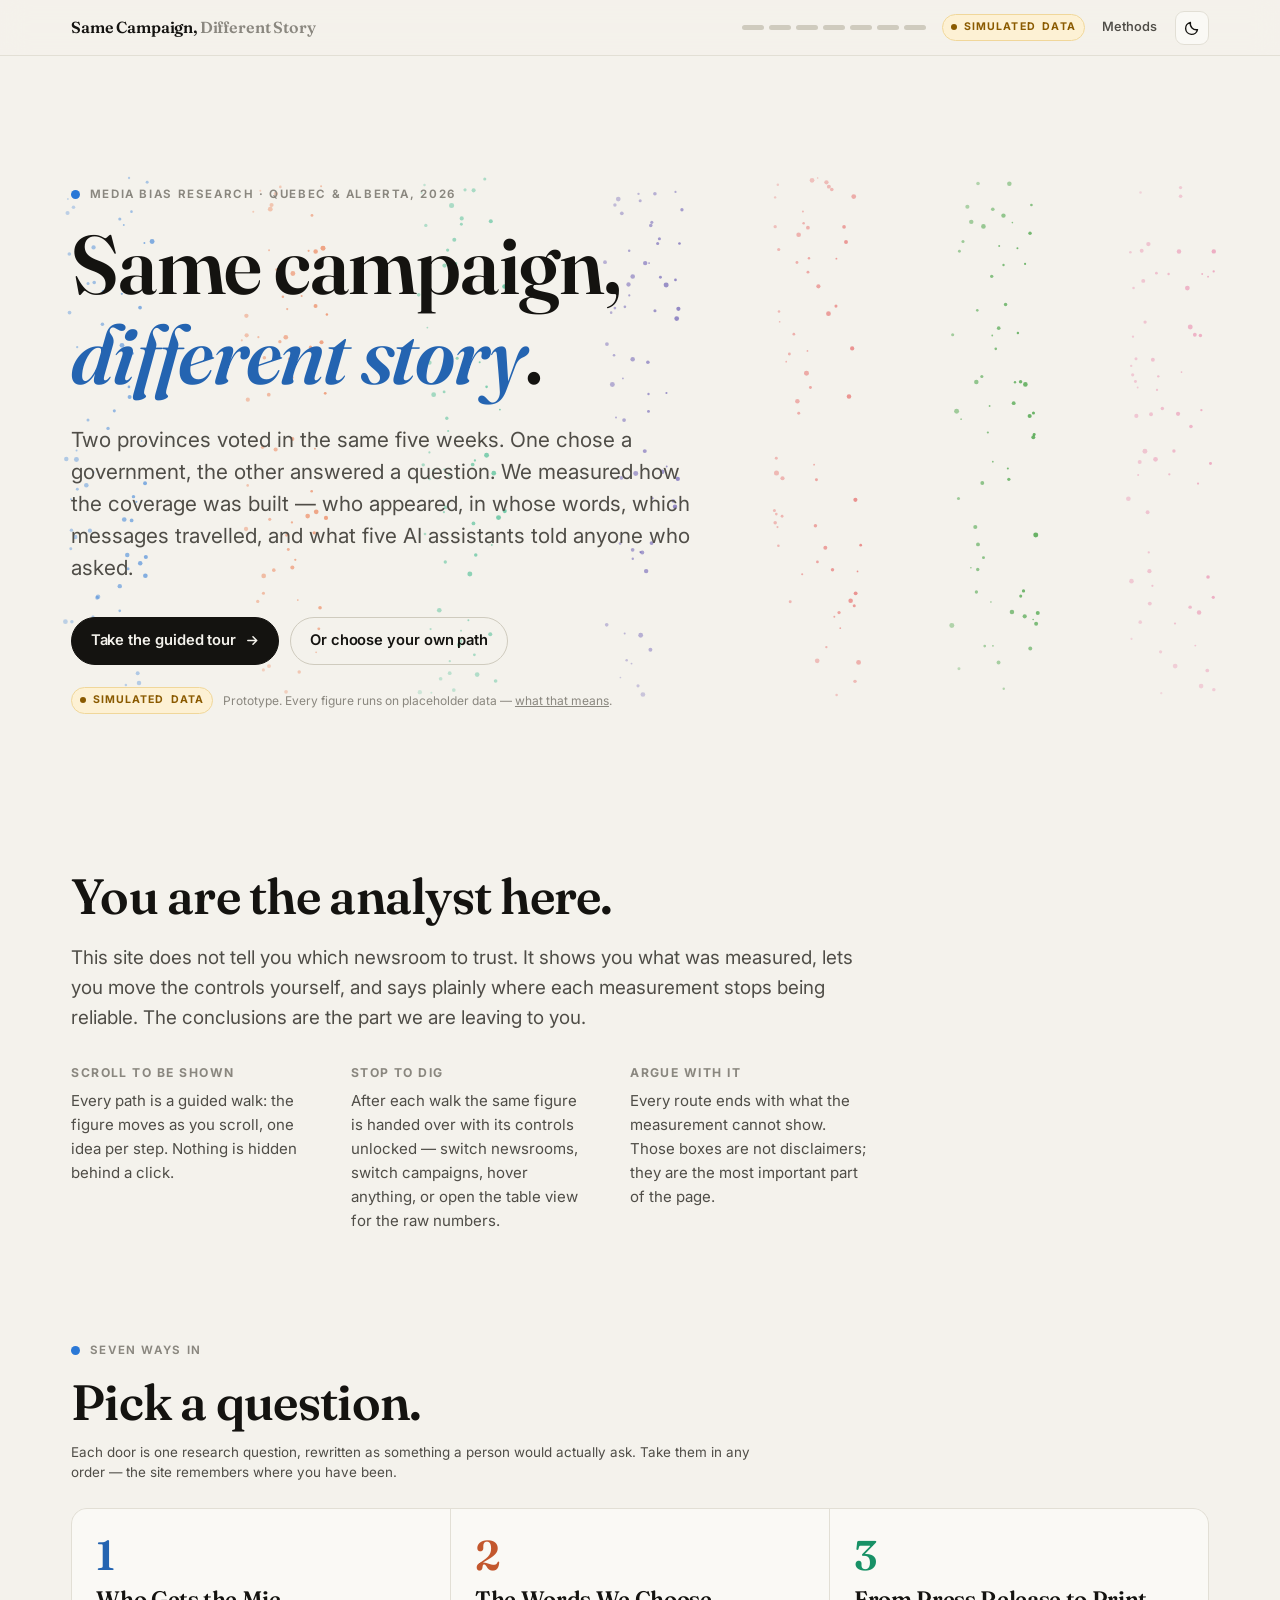
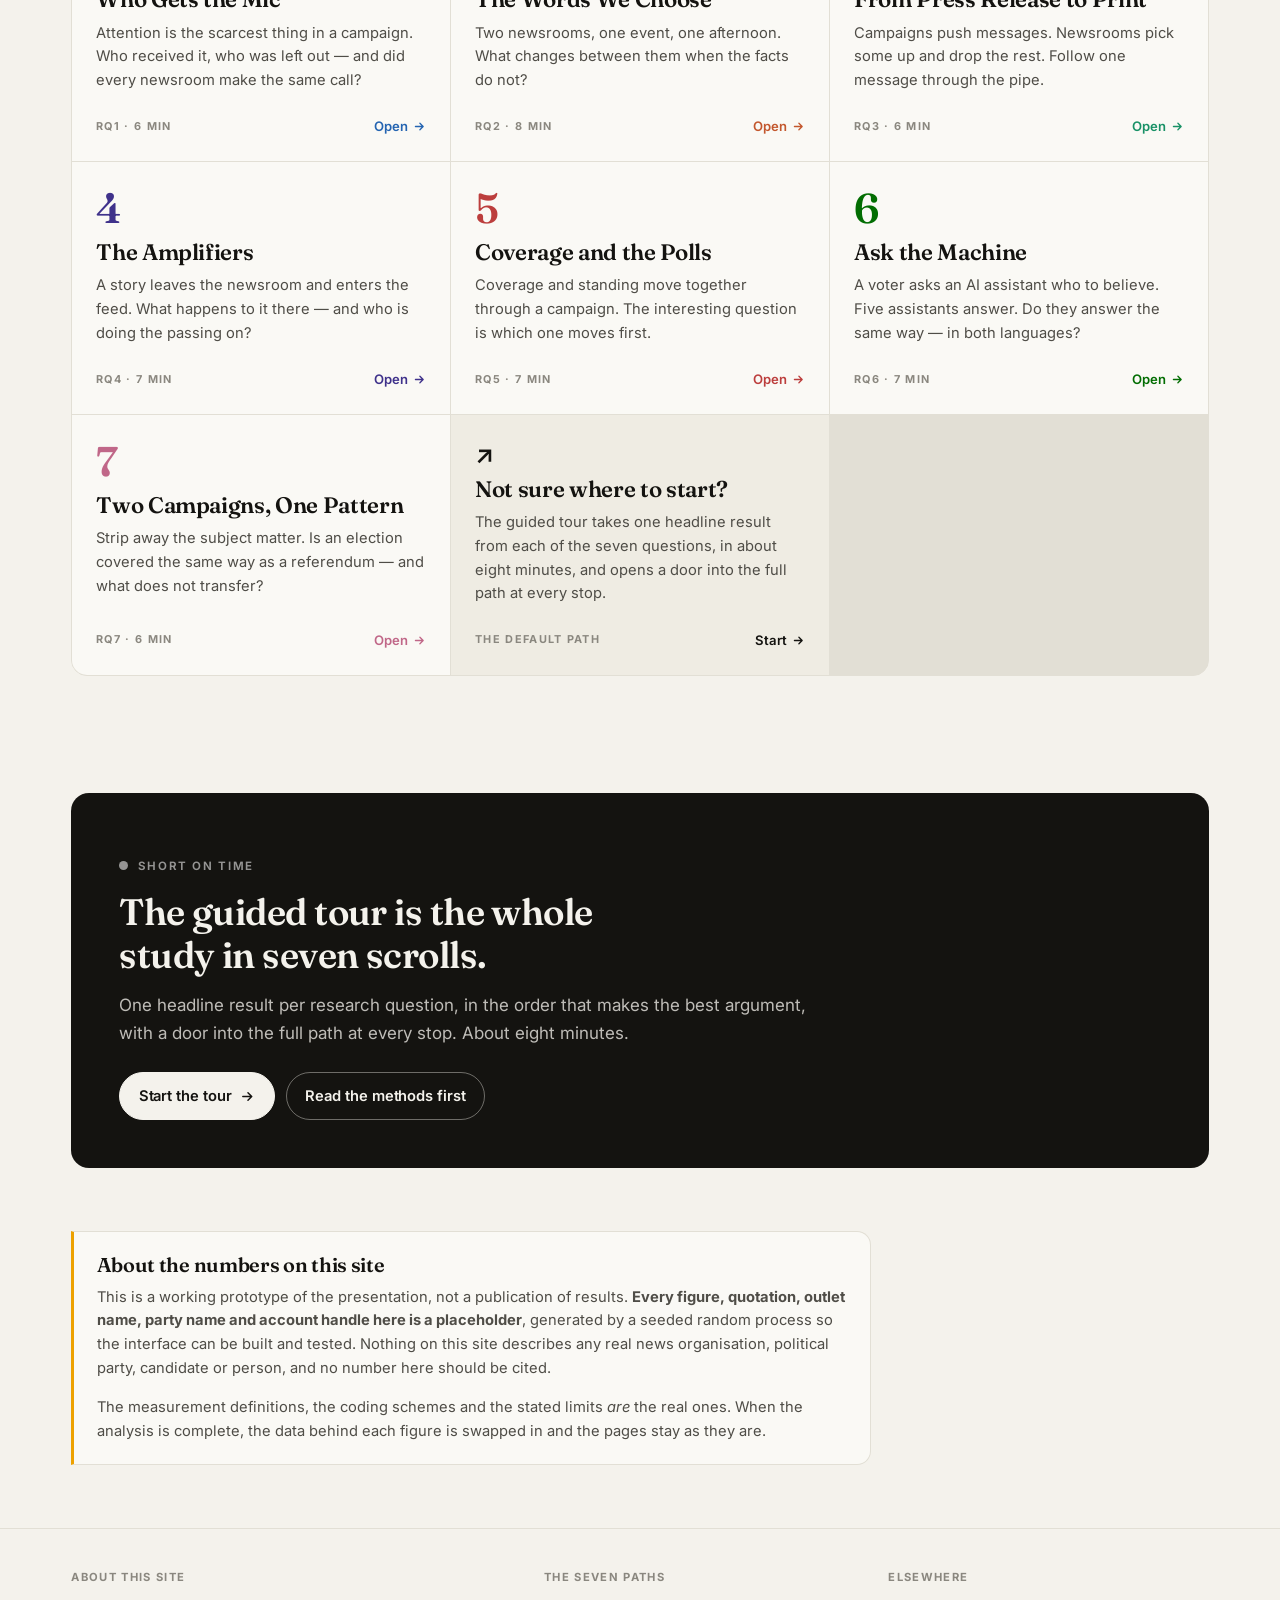
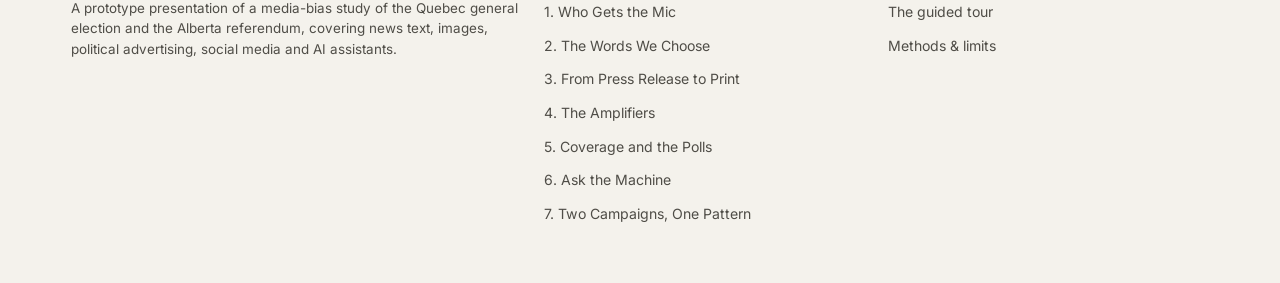
==== index.html @ a75b88ff "first commit" ====
<!doctype html>
<html lang="en">
<head>
<meta charset="utf-8">
<meta name="viewport" content="width=device-width, initial-scale=1, viewport-fit=cover">
<title>Same Campaign, Different Story</title>
<meta name="description" content="An interactive tour of how Quebec's election and Alberta's referendum were covered — across newsrooms, feeds, advertising and AI assistants. Prototype running on simulated placeholder data.">
<link rel="preconnect" href="https://fonts.googleapis.com">
<link rel="preconnect" href="https://fonts.gstatic.com" crossorigin>
<link rel="stylesheet" href="https://fonts.googleapis.com/css2?family=Fraunces:opsz,wght@9..144,500;9..144,600;9..144,700&family=Inter:wght@400;500;600;700&display=swap">
<link rel="stylesheet" href="css/base.css">
<link rel="stylesheet" href="css/viz.css">
<style>
  .hero-wrap { position: relative; min-height: min(86vh, 760px); display: flex; align-items: center; }
  .hero-inner { position: relative; z-index: 1; width: 100%; }
  .hero-note { display: flex; align-items: center; gap: .6rem; margin-top: 1.4rem; }
  .intro { padding-block: clamp(2rem, 6vh, 4rem); }
  .intro-grid { display: grid; gap: 1.6rem; margin-top: 2rem; }
  @media (min-width: 820px) { .intro-grid { grid-template-columns: repeat(3, 1fr); gap: 2.4rem; } }
  .intro-grid h4 { font-family: var(--sans); font-size: .76rem; font-weight: 700; letter-spacing: .12em;
                   text-transform: uppercase; color: var(--muted); margin-bottom: .5rem; }
  .intro-grid p { font-size: .94rem; color: var(--ink-2); }
  .doors-wrap { padding-block: clamp(2rem, 6vh, 3.5rem); }
  .doors-head { display: flex; align-items: flex-end; justify-content: space-between; gap: 1.5rem; flex-wrap: wrap; margin-bottom: 1.6rem; }
  .tour-cta { margin-top: clamp(2.5rem, 7vh, 4.5rem); }
  .tour-cta .btn-row { display: flex; gap: .7rem; flex-wrap: wrap; margin-top: 1.6rem; }
  .disclosure { padding-block: clamp(2.5rem, 7vh, 4rem); }
  .disclosure-box { border: 1px solid var(--rule); border-left: 3px solid #eda100; border-radius: 0 14px 14px 0;
                    background: var(--surface); padding: 1.3rem 1.4rem; }
  .disclosure-box h3 { font-size: 1.25rem; margin-bottom: .6rem; }
  .disclosure-box p { font-size: .92rem; color: var(--ink-2); }
</style>
</head>
<body>

<header class="rail"></header>

<main>

<section class="hero hero-wrap wrap">
  <canvas class="hero-canvas" aria-hidden="true"></canvas>
  <div class="hero-inner">
    <p class="kicker"><span class="dot"></span>Media bias research · Quebec &amp; Alberta, 2026</p>
    <h1 class="hero-title">Same campaign,<br><em>different story</em>.</h1>
    <p class="dek">Two provinces voted in the same five weeks. One chose a government, the other answered a question.
      We measured how the coverage was built — who appeared, in whose words, which messages travelled, and what
      five AI assistants told anyone who asked.</p>
    <div class="hero-cta">
      <a class="btn" href="tour.html">Take the guided tour
        <svg viewBox="0 0 16 16" fill="none"><path d="M3 8h9M8.5 4l4 4-4 4" stroke="currentColor" stroke-width="1.6" stroke-linecap="round" stroke-linejoin="round"/></svg></a>
      <a class="btn btn-ghost" href="#paths">Or choose your own path</a>
    </div>
    <div class="hero-note">
      <span class="sim-badge">Simulated<span class="long"> data</span></span>
      <span class="tiny">Prototype. Every figure runs on placeholder data — <a href="methods.html">what that means</a>.</span>
    </div>
  </div>
</section>

<section class="intro wrap">
  <div class="col-wide">
    <h2>You are the analyst here.</h2>
    <p class="lede" style="margin-top:1.2rem;color:var(--ink-2)">This site does not tell you which newsroom to trust.
      It shows you what was measured, lets you move the controls yourself, and says plainly where each measurement
      stops being reliable. The conclusions are the part we are leaving to you.</p>
  </div>
  <div class="intro-grid col-wide">
    <div>
      <h4>Scroll to be shown</h4>
      <p>Every path is a guided walk: the figure moves as you scroll, one idea per step. Nothing is hidden behind
        a click.</p>
    </div>
    <div>
      <h4>Stop to dig</h4>
      <p>After each walk the same figure is handed over with its controls unlocked — switch newsrooms, switch
        campaigns, hover anything, or open the table view for the raw numbers.</p>
    </div>
    <div>
      <h4>Argue with it</h4>
      <p>Every route ends with what the measurement cannot show. Those boxes are not disclaimers; they are the
        most important part of the page.</p>
    </div>
  </div>
</section>

<section class="doors-wrap wrap" id="paths">
  <div class="doors-head">
    <div class="col-wide">
      <p class="kicker"><span class="dot"></span>Seven ways in</p>
      <h2>Pick a question.</h2>
      <p class="small" style="margin-top:.8rem;max-width:44rem">Each door is one research question, rewritten as
        something a person would actually ask. Take them in any order — the site remembers where you have been.</p>
    </div>
  </div>
  <div class="doors" id="doors"></div>
</section>

<section class="wrap tour-cta">
  <div class="handoff">
    <p class="kicker" style="color:rgba(255,255,255,.55)"><span class="dot" style="background:currentColor"></span>Short on time</p>
    <h3>The guided tour is the whole study in seven scrolls.</h3>
    <p>One headline result per research question, in the order that makes the best argument, with a door into the
      full path at every stop. About eight minutes.</p>
    <div class="btn-row">
      <a class="btn" href="tour.html">Start the tour
        <svg viewBox="0 0 16 16" fill="none"><path d="M3 8h9M8.5 4l4 4-4 4" stroke="currentColor" stroke-width="1.6" stroke-linecap="round" stroke-linejoin="round"/></svg></a>
      <a class="btn btn-ghost" href="methods.html">Read the methods first</a>
    </div>
  </div>
</section>

<section class="disclosure wrap">
  <div class="disclosure-box col-wide">
    <h3>About the numbers on this site</h3>
    <p>This is a working prototype of the presentation, not a publication of results. <b>Every figure, quotation,
      outlet name, party name and account handle here is a placeholder</b>, generated by a seeded random process so
      the interface can be built and tested. Nothing on this site describes any real news organisation, political
      party, candidate or person, and no number here should be cited.</p>
    <p style="margin-top:.7rem">The measurement definitions, the coding schemes and the stated limits <i>are</i> the
      real ones. When the analysis is complete, the data behind each figure is swapped in and the pages stay as
      they are.</p>
  </div>
</section>

</main>

<footer class="foot">
  <div class="wrap foot-grid">
    <div>
      <h5>About this site</h5>
      <p class="small">A prototype presentation of a media-bias study of the Quebec general election and the
        Alberta referendum, covering news text, images, political advertising, social media and AI assistants.</p>
    </div>
    <div>
      <h5>The seven paths</h5>
      <ul id="footPaths"></ul>
    </div>
    <div>
      <h5>Elsewhere</h5>
      <ul>
        <li><a href="tour.html">The guided tour</a></li>
        <li><a href="methods.html">Methods &amp; limits</a></li>
      </ul>
    </div>
  </div>
</footer>

<script src="js/content/_manifest.js"></script>
<script src="js/app.js"></script>
<script>
SITE.boot({});
SITE.buildDoors(document.getElementById('doors'));
SITE.heroField(document.querySelector('.hero-canvas'));
document.getElementById('footPaths').innerHTML = SITE.manifest.paths.map(function (p) {
  return '<li><a href="path.html?rq=' + p.n + '">' + p.n + '. ' + p.name + '</a></li>';
}).join('');
</script>
</body>
</html>
---- css/base.css ----
/* ==================================================================
   Same Campaign, Different Story — base layer
   Tokens, typography, layout, chrome, navigation.
   ================================================================== */

/* ---- tokens ------------------------------------------------------ */
:root {
  color-scheme: light;

  /* surfaces & ink */
  --page:        #f4f2ec;
  --surface:     #faf9f5;
  --surface-2:   #efece3;
  --ink:         #141310;
  --ink-2:       #4f4d47;
  --muted:       #8a877f;
  --rule:        #e2dfd5;
  --rule-strong: #cfcbbe;
  --shadow:      0 1px 2px rgba(20,19,16,.05), 0 12px 32px -18px rgba(20,19,16,.35);
  --shadow-lift: 0 2px 4px rgba(20,19,16,.06), 0 28px 60px -28px rgba(20,19,16,.45);

  /* categorical series — fixed slot order, never cycled */
  --series-1: #2a78d6;  /* blue    */
  --series-2: #eb6834;  /* orange  */
  --series-3: #1baf7a;  /* aqua    */
  --series-4: #eda100;  /* yellow  */
  --series-5: #e87ba4;  /* magenta */
  --series-6: #008300;  /* green   */
  --series-7: #4a3aa7;  /* violet  */
  --series-8: #e34948;  /* red     */

  /* sequential ramp (single hue, light → dark) */
  --seq-100: #cde2fb; --seq-200: #9ec5f4; --seq-300: #6da7ec; --seq-400: #3987e5;
  --seq-500: #256abf; --seq-600: #184f95; --seq-700: #0d366b;

  /* diverging poles + neutral midpoint */
  --div-neg: #2a78d6;
  --div-mid: #e9e6dc;
  --div-pos: #e34948;

  /* chart chrome */
  --grid:     #e5e2d8;
  --axis:     #c9c5b8;
  --axis-ink: #8a877f;

  /* type */
  --display: "Fraunces", ui-serif, "Iowan Old Style", "Palatino Linotype", Palatino, Georgia, serif;
  --sans: "Inter", system-ui, -apple-system, "Segoe UI", Helvetica, Arial, sans-serif;
  --mono: ui-monospace, SFMono-Regular, "SF Mono", Menlo, monospace;

  /* metrics */
  --measure: 34rem;
  --gutter: clamp(1rem, 4vw, 3.5rem);
  --rail-h: 56px;
}

:root[data-theme="dark"],
:root:not([data-theme="light"]) {
  /* dark values are declared twice below so the toggle wins in both directions */
}

@media (prefers-color-scheme: dark) {
  :root:not([data-theme="light"]) {
    color-scheme: dark;
    --page: #0f0f0e; --surface: #191917; --surface-2: #232320;
    --ink: #f7f6f2; --ink-2: #c3c2b7; --muted: #8a8880;
    --rule: #2c2c29; --rule-strong: #3d3d38;
    --shadow: 0 1px 2px rgba(0,0,0,.5), 0 12px 32px -18px rgba(0,0,0,.8);
    --shadow-lift: 0 2px 4px rgba(0,0,0,.5), 0 28px 60px -28px rgba(0,0,0,.9);
    --series-1: #3987e5; --series-2: #d95926; --series-3: #199e70; --series-4: #c98500;
    --series-5: #d55181; --series-6: #008300; --series-7: #9085e9; --series-8: #e66767;
    --seq-100: #0d366b; --seq-200: #184f95; --seq-300: #256abf; --seq-400: #3987e5;
    --seq-500: #6da7ec; --seq-600: #9ec5f4; --seq-700: #cde2fb;
    --div-neg: #3987e5; --div-mid: #35352f; --div-pos: #e66767;
    --grid: #2a2a27; --axis: #3d3d38; --axis-ink: #8a8880;
  }
}

:root[data-theme="dark"] {
  color-scheme: dark;
  --page: #0f0f0e; --surface: #191917; --surface-2: #232320;
  --ink: #f7f6f2; --ink-2: #c3c2b7; --muted: #8a8880;
  --rule: #2c2c29; --rule-strong: #3d3d38;
  --shadow: 0 1px 2px rgba(0,0,0,.5), 0 12px 32px -18px rgba(0,0,0,.8);
  --shadow-lift: 0 2px 4px rgba(0,0,0,.5), 0 28px 60px -28px rgba(0,0,0,.9);
  --series-1: #3987e5; --series-2: #d95926; --series-3: #199e70; --series-4: #c98500;
  --series-5: #d55181; --series-6: #008300; --series-7: #9085e9; --series-8: #e66767;
  --seq-100: #0d366b; --seq-200: #184f95; --seq-300: #256abf; --seq-400: #3987e5;
  --seq-500: #6da7ec; --seq-600: #9ec5f4; --seq-700: #cde2fb;
  --div-neg: #3987e5; --div-mid: #35352f; --div-pos: #e66767;
  --grid: #2a2a27; --axis: #3d3d38; --axis-ink: #8a8880;
}

/* per-path accent, set by data-accent on <body>.
   --accent paints marks and fills; --accent-ink is the same hue stepped to
   clear text contrast, and is what every coloured word on the page uses. */
body { --accent: var(--series-1); --accent-ink: var(--accent); }
@supports (color: color-mix(in srgb, red, blue)) {
  body { --accent-ink: color-mix(in srgb, var(--accent) 82%, #0b0b0b); }
  @media (prefers-color-scheme: dark) {
    :root:not([data-theme="light"]) body { --accent-ink: color-mix(in srgb, var(--accent) 78%, #ffffff); }
  }
  :root[data-theme="dark"] body { --accent-ink: color-mix(in srgb, var(--accent) 78%, #ffffff); }
}
body[data-accent="1"] { --accent: var(--series-1); }
body[data-accent="2"] { --accent: var(--series-2); }
body[data-accent="3"] { --accent: var(--series-3); }
body[data-accent="4"] { --accent: var(--series-4); }
body[data-accent="5"] { --accent: var(--series-5); }
body[data-accent="6"] { --accent: var(--series-6); }
body[data-accent="7"] { --accent: var(--series-7); }
body[data-accent="8"] { --accent: var(--series-8); }

/* ---- reset ------------------------------------------------------- */
*, *::before, *::after { box-sizing: border-box; }
html { -webkit-text-size-adjust: 100%; scroll-behavior: smooth; }
@media (prefers-reduced-motion: reduce) { html { scroll-behavior: auto; } }

body {
  margin: 0;
  background: var(--page);
  color: var(--ink);
  font-family: var(--sans);
  font-size: 17px;
  line-height: 1.6;
  -webkit-font-smoothing: antialiased;
  overflow-x: hidden;
}
img { max-width: 100%; display: block; }
[hidden] { display: none !important; }
a { color: inherit; }
button { font: inherit; color: inherit; }

::selection { background: color-mix(in srgb, var(--accent) 26%, transparent); }

:focus-visible {
  outline: 2px solid var(--accent);
  outline-offset: 3px;
  border-radius: 4px;
}

/* ---- typography -------------------------------------------------- */
h1, h2, h3, h4 { font-family: var(--display); font-weight: 600; line-height: 1.08; margin: 0; letter-spacing: -0.015em; }
h1 { font-size: clamp(2.6rem, 7vw, 5.2rem); }
h2 { font-size: clamp(1.9rem, 4.2vw, 3.1rem); }
h3 { font-size: clamp(1.35rem, 2.4vw, 1.9rem); line-height: 1.16; }
h4 { font-size: 1.1rem; line-height: 1.3; }
p { margin: 0 0 1.1em; }
p:last-child { margin-bottom: 0; }

.kicker {
  font-family: var(--sans);
  font-size: .72rem; font-weight: 650;
  letter-spacing: .14em; text-transform: uppercase;
  color: var(--muted);
  margin: 0 0 1rem;
  display: flex; align-items: center; gap: .6rem; flex-wrap: wrap;
}
.kicker .dot { width: 9px; height: 9px; border-radius: 50%; background: var(--accent); flex: none; }

.dek { font-size: clamp(1.08rem, 1.7vw, 1.3rem); line-height: 1.55; color: var(--ink-2); }
.lede { font-size: 1.18rem; line-height: 1.6; }
.small { font-size: .84rem; line-height: 1.5; color: var(--ink-2); }
.tiny { font-size: .75rem; line-height: 1.45; color: var(--muted); }
.num { font-variant-numeric: tabular-nums; }

mark.hl {
  background: color-mix(in srgb, var(--accent) 22%, transparent);
  color: inherit; padding: .05em .18em; border-radius: 3px;
}
strong { font-weight: 640; }

/* ---- layout ------------------------------------------------------ */
.wrap { max-width: 1240px; margin-inline: auto; padding-inline: var(--gutter); }
.col { max-width: var(--measure); }
.col-wide { max-width: 50rem; }
.center { margin-inline: auto; }
.stack > * + * { margin-top: 1rem; }
section { position: relative; }

.rule { height: 1px; background: var(--rule); border: 0; margin: 0; }

/* ---- top rail ---------------------------------------------------- */
.rail {
  position: sticky; top: 0; z-index: 60;
  height: var(--rail-h);
  padding-top: env(safe-area-inset-top, 0px);
  display: flex; align-items: center; gap: 1rem;
  background: color-mix(in srgb, var(--page) 86%, transparent);
  backdrop-filter: saturate(1.4) blur(14px);
  -webkit-backdrop-filter: saturate(1.4) blur(14px);
  border-bottom: 1px solid var(--rule);
}
.rail-inner { display: flex; align-items: center; gap: 1rem; width: 100%; max-width: 1240px; margin-inline: auto; padding-inline: var(--gutter); }
.rail-logo {
  font-family: var(--display); font-weight: 600; font-size: 1rem;
  text-decoration: none; letter-spacing: -.01em; white-space: nowrap;
}
.rail-logo span { color: var(--muted); }
.rail-spacer { flex: 1 1 auto; }

.pips { display: flex; gap: 5px; align-items: center; }
.pip {
  width: 22px; height: 5px; border-radius: 3px;
  background: var(--rule-strong); border: 0; padding: 0; cursor: pointer;
  transition: background .18s ease, transform .18s ease;
  position: relative;
}
.pip:hover { transform: scaleY(1.7); }
.pip[data-seen="1"] { background: var(--muted); }
.pip[aria-current="page"] { background: var(--accent); }
@media (max-width: 720px) { .pips { display: none; } }

.rail-link {
  font-size: .8rem; font-weight: 550; text-decoration: none; color: var(--ink-2);
  padding: .3rem .1rem; border-bottom: 1.5px solid transparent; white-space: nowrap;
}
.rail-link:hover { color: var(--ink); border-bottom-color: var(--accent); }

.icon-btn {
  width: 34px; height: 34px; display: grid; place-items: center;
  border: 1px solid var(--rule); border-radius: 9px; background: var(--surface);
  cursor: pointer; flex: none;
}
.icon-btn:hover { border-color: var(--rule-strong); }
.icon-btn svg { width: 16px; height: 16px; }

/* ---- the simulated-data badge (never dismissable) ---------------- */
.sim-badge {
  display: inline-flex; align-items: center; gap: .42rem;
  font-family: var(--sans); font-size: .66rem; font-weight: 700;
  letter-spacing: .1em; text-transform: uppercase;
  color: #8a5a00; background: #fdf1d4; border: 1px solid #f0d79a;
  padding: .24rem .5rem; border-radius: 999px; white-space: nowrap;
}
:root[data-theme="dark"] .sim-badge,
.sim-badge { }
@media (prefers-color-scheme: dark) {
  :root:not([data-theme="light"]) .sim-badge { color: #fab219; background: #2a2210; border-color: #4d3d14; }
}
:root[data-theme="dark"] .sim-badge { color: #fab219; background: #2a2210; border-color: #4d3d14; }
.sim-badge::before { content: ""; width: 6px; height: 6px; border-radius: 50%; background: currentColor; }
@media (max-width: 860px) { .sim-badge .long { display: none; } }

/* ---- buttons ----------------------------------------------------- */
.btn {
  display: inline-flex; align-items: center; gap: .55rem;
  font-size: .92rem; font-weight: 600; letter-spacing: -.005em;
  padding: .7rem 1.15rem; border-radius: 999px;
  border: 1px solid var(--ink); background: var(--ink); color: var(--page);
  text-decoration: none; cursor: pointer;
  transition: transform .15s ease, box-shadow .15s ease, background .15s ease;
}
.btn:hover { transform: translateY(-1px); box-shadow: var(--shadow); }
.btn svg { width: 15px; height: 15px; }
.btn-ghost { background: transparent; color: var(--ink); border-color: var(--rule-strong); }
.btn-ghost:hover { border-color: var(--ink); }
.btn-sm { font-size: .82rem; padding: .48rem .85rem; }

/* ---- hero -------------------------------------------------------- */
.hero { position: relative; padding-block: clamp(3rem, 9vh, 6rem) clamp(2.5rem, 6vh, 4rem); }
.hero-title { max-width: 16ch; }
.hero-title em { font-style: italic; color: var(--accent-ink); }
.hero .dek { max-width: 40rem; margin-top: 1.5rem; }
.hero-cta { display: flex; gap: .7rem; flex-wrap: wrap; margin-top: 2rem; align-items: center; }
.hero-canvas {
  position: absolute; inset: 0; z-index: -1;
  pointer-events: none;
  mask-image: linear-gradient(to bottom, transparent, #000 25%, #000 70%, transparent);
  -webkit-mask-image: linear-gradient(to bottom, transparent, #000 25%, #000 70%, transparent);
}

/* ---- door grid (the seven paths) --------------------------------- */
.doors { display: grid; gap: 1px; background: var(--rule); border: 1px solid var(--rule); border-radius: 16px; overflow: hidden; }
@media (min-width: 720px) { .doors { grid-template-columns: repeat(2, 1fr); } }
@media (min-width: 1040px) { .doors { grid-template-columns: repeat(3, 1fr); } }

.door {
  position: relative; background: var(--surface); padding: 1.6rem 1.5rem 1.5rem;
  text-decoration: none; display: flex; flex-direction: column; gap: .6rem;
  min-height: 210px; transition: background .2s ease;
  isolation: isolate;
}
.door::after {
  content: ""; position: absolute; inset: 0; z-index: -1;
  background: radial-gradient(120% 90% at 0% 0%, color-mix(in srgb, var(--door-accent) 13%, transparent), transparent 62%);
  opacity: 0; transition: opacity .25s ease;
}
.door:hover::after { opacity: 1; }
.door-n {
  font-family: var(--display); font-size: 2.6rem; line-height: 1;
  color: var(--door-accent-ink, var(--door-accent)); font-weight: 600;
}
.door h3 { font-size: 1.4rem; }
.door p { color: var(--ink-2); font-size: .92rem; margin: 0; }
.door-meta { margin-top: auto; padding-top: .9rem; display: flex; justify-content: space-between; align-items: center; gap: .5rem; }
.door-rq { font-size: .68rem; font-weight: 700; letter-spacing: .12em; text-transform: uppercase; color: var(--muted); }
.door-go { font-size: .82rem; font-weight: 600; color: var(--door-accent-ink, var(--door-accent)); display: inline-flex; align-items: center; gap: .3rem; }
.door:hover .door-go { gap: .55rem; }
.door-go svg { width: 13px; height: 13px; transition: transform .2s ease; }
.door-tour { background: var(--surface-2); }
.door-tour .door-n { font-family: var(--sans); font-size: 1.6rem; font-weight: 600; }
.door[data-seen="1"] .door-n::after {
  content: "✓"; font-family: var(--sans); font-size: .7rem; vertical-align: super;
  margin-left: .25rem; color: var(--muted);
}

/* ---- path header ------------------------------------------------- */
.path-head { padding-block: clamp(2.5rem, 7vh, 4.5rem) 2rem; }
.path-n {
  font-family: var(--display); font-size: clamp(4rem, 14vw, 8rem); line-height: .85;
  color: var(--accent-ink); font-weight: 600; margin-bottom: .4rem;
}
.rq-box {
  margin-top: 2rem; padding: 1.1rem 1.25rem;
  border-left: 3px solid var(--accent); background: var(--surface);
  border-radius: 0 10px 10px 0;
}
.rq-box .tiny { margin-bottom: .35rem; }
.rq-box p { font-size: .92rem; color: var(--ink-2); margin: 0; }

/* ---- crossroads -------------------------------------------------- */
.crossroads { padding-block: 2rem 1rem; }
.routes { display: grid; gap: 1rem; margin-top: 1.5rem; }
@media (min-width: 760px) { .routes { grid-template-columns: repeat(auto-fit, minmax(230px, 1fr)); } }
.route-card {
  background: var(--surface); border: 1px solid var(--rule); border-radius: 14px;
  padding: 1.2rem 1.2rem 1.1rem; text-decoration: none; display: flex; flex-direction: column; gap: .5rem;
  transition: transform .18s ease, border-color .18s ease, box-shadow .18s ease;
  cursor: pointer; text-align: left;
}
.route-card:hover { transform: translateY(-3px); border-color: var(--accent); box-shadow: var(--shadow); }
.route-card .tag {
  font-size: .68rem; font-weight: 700; letter-spacing: .12em; text-transform: uppercase; color: var(--accent-ink);
}
.route-card h4 { font-family: var(--display); font-size: 1.22rem; }
.route-card p { font-size: .88rem; color: var(--ink-2); margin: 0; }
.route-card .fig-kind { margin-top: auto; padding-top: .8rem; font-size: .74rem; color: var(--muted); }

/* ---- route section ----------------------------------------------- */
.route { padding-top: clamp(3rem, 8vh, 5.5rem); scroll-margin-top: calc(var(--rail-h) + 12px); }
.route-head { border-top: 2px solid var(--ink); padding-top: 1.1rem; margin-bottom: 1.6rem; }
.route-head .tag { font-size: .7rem; font-weight: 700; letter-spacing: .13em; text-transform: uppercase; color: var(--accent-ink); }
.route-head h2 { margin-top: .35rem; }
.route-opening { margin-top: 1.2rem; font-size: 1.06rem; color: var(--ink-2); }
.route-opening strong { color: var(--ink); }

/* hero number */
.statline { display: flex; align-items: baseline; gap: 1rem; margin: 2rem 0 .5rem; flex-wrap: wrap; }
.statline .val {
  font-family: var(--sans); font-weight: 700; font-size: clamp(3rem, 8vw, 4.6rem);
  line-height: .9; letter-spacing: -.03em; color: var(--accent-ink);
}
.statline .cap { max-width: 26rem; font-size: .95rem; color: var(--ink-2); }

/* ---- the stage: one pinned scene per route -----------------------
   A route is a scene, not a stretch of page. The stage pins to the
   viewport; the title card fades in, hands over to the figure, and the
   whole thing fades out again before the next scene arrives. The only
   thing that actually scrolls is the column of step boxes. */

.route { position: relative; scroll-margin-top: var(--rail-h); }
.route-scene { position: relative; }

.route-stage {
  position: sticky;
  top: var(--rail-h);
  height: calc(100vh - var(--rail-h));
  height: calc(100svh - var(--rail-h));
  z-index: 1;
  isolation: isolate;
}
/* the accent wash behind a title card, tied to the title's own opacity */
.route-stage::before {
  content: ""; position: absolute; inset: 0; z-index: -1;
  background:
    radial-gradient(80% 60% at 18% 32%, color-mix(in srgb, var(--accent) 16%, transparent), transparent 70%),
    radial-gradient(60% 70% at 86% 72%, color-mix(in srgb, var(--accent) 10%, transparent), transparent 72%);
  opacity: var(--tint, 0);
  pointer-events: none;
}

.stage-fx { position: absolute; inset: 0; width: 100%; height: 100%; pointer-events: none; z-index: -1; }

.stage-title {
  position: absolute; inset: 0;
  display: grid; align-content: center;
  max-width: 1240px; margin-inline: auto;
  padding-inline: var(--gutter);
  will-change: opacity, transform;
}
.stage-title-inner { max-width: 44rem; }
.stage-title .tag {
  font-size: .72rem; font-weight: 700; letter-spacing: .14em;
  text-transform: uppercase; color: var(--accent-ink);
}
.stage-title h2 { margin-top: .6rem; }
.stage-title .route-opening { margin-top: 1.2rem; font-size: 1.06rem; color: var(--ink-2); max-width: 36rem; }
.stage-title .statline { margin-top: 1.8rem; }
.stage-hint {
  display: inline-flex; flex-direction: column; align-items: flex-start; gap: .7rem; margin-top: 2.2rem;
  font-size: .72rem; font-weight: 650; letter-spacing: .12em; text-transform: uppercase; color: var(--muted);
}
.stage-hint i {
  width: 1px; height: 30px; background: currentColor; display: block; margin-left: 1px;
  animation: hintDrop 1.9s ease-in-out infinite; transform-origin: top;
}
@keyframes hintDrop { 0%,100% { transform: scaleY(.35); opacity: .35; } 50% { transform: scaleY(1); opacity: 1; } }
@media (prefers-reduced-motion: reduce) { .stage-hint i { animation: none; } }

.stage-figure {
  position: absolute; inset: 0;
  display: flex; align-items: center;
  max-width: 1240px; margin-inline: auto;
  padding-inline: var(--gutter);
  will-change: opacity, transform;
}
/* The figure column and the step column share one 1240px content box, so
   their widths have to leave a real gutter between them — shadows included,
   not just the boxes. 54% + 38% = 92%, so ~8% always stays clear. */
.stage-figure > .figure { width: min(54%, 690px); margin-left: auto; flex: 0 0 auto; }
.route[data-side="left"] .stage-figure > .figure { margin-left: 0; margin-right: auto; }

/* the scrolling column, laid over the pinned stage */
.route-flow {
  position: relative; z-index: 2;
  margin-top: calc(var(--rail-h) - 100vh);
  margin-top: calc(var(--rail-h) - 100svh);
  max-width: 1240px; margin-inline: auto;
  padding-inline: var(--gutter);
  pointer-events: none;
}
.phase { pointer-events: none; }
.phase-intro { height: 92vh; height: 92svh; }
.phase-outro { height: 70vh; height: 70svh; }

.step { min-height: 64vh; display: flex; align-items: center; }
.step-box {
  pointer-events: auto;
  width: min(30rem, 38%);
  background: var(--surface);
  border: 1px solid var(--rule);
  border-left: 3px solid var(--rule-strong);
  border-radius: 0 14px 14px 0;
  padding: 1.15rem 1.3rem;
  box-shadow: var(--shadow);
  opacity: .34;
  transform: translateY(6px);
  transition: opacity .35s ease, transform .35s ease, border-left-color .35s ease;
}
.route[data-side="left"] .step { justify-content: flex-end; }
.route[data-side="left"] .step-box {
  border-left: 1px solid var(--rule);
  border-right: 3px solid var(--rule-strong);
  border-radius: 14px 0 0 14px;
}
.route[data-side="left"] .step.is-active .step-box { border-right-color: var(--accent); }
.step.is-active .step-box { opacity: 1; transform: none; border-left-color: var(--accent); }
@media (prefers-reduced-motion: reduce) {
  .step-box { opacity: 1; transform: none; transition: none; }
}
.step-box h4 { font-family: var(--display); font-size: 1.15rem; margin-bottom: .45rem; }
.step-box p { font-size: .95rem; color: var(--ink-2); margin: 0; }
.step-box p + p { margin-top: .6rem; }
.step-n {
  font-family: var(--sans); font-size: .68rem; font-weight: 700; letter-spacing: .12em;
  text-transform: uppercase; color: var(--muted); display: block; margin-bottom: .5rem;
}

/* the tail: explorer and takeaway, on a cleared page */
.route-tail { padding-block: clamp(3rem, 12vh, 8rem); }
.reveal { opacity: 0; transition: opacity .55s ease; }
.reveal.is-in { opacity: 1; }
.reveal.is-out { opacity: 0; }
@media (prefers-reduced-motion: reduce) {
  .reveal, .reveal.is-out { opacity: 1; transform: none; transition: none; }
}

@media (max-width: 899px) {
  /* Single column: the figure holds the top of the stage, the step boxes
     ride over its lower half on a frosted panel. */
  .stage-figure { align-items: flex-start; padding-top: .4rem; }
  .stage-figure > .figure { width: 100%; margin: 0; }
  .stage-title-inner { max-width: 100%; }
  .stage-title .route-opening { font-size: 1rem; }
  .phase-intro { height: 86svh; }
  .phase-outro { height: 60svh; }
  .step { min-height: 62svh; align-items: flex-end; padding-bottom: 3vh; }
  .route[data-side="left"] .step { justify-content: flex-start; }
  .route[data-side="left"] .step-box {
    border-left: 3px solid var(--rule-strong); border-right: 1px solid var(--rule);
    border-radius: 0 14px 14px 0;
  }
  .step-box {
    width: 100%; opacity: 1; transform: none;
    background: color-mix(in srgb, var(--surface) 90%, transparent);
    backdrop-filter: blur(10px) saturate(1.3);
    -webkit-backdrop-filter: blur(10px) saturate(1.3);
  }
}

/* ---- the left-hand contents rail --------------------------------- */
.toc {
  position: fixed; z-index: 45;
  top: 50%; left: 0; transform: translateY(-50%);
  width: 196px; padding: 0 1rem 0 1.4rem;
  display: none;
}
body.has-toc .toc { display: block; }
.toc-list { list-style: none; margin: 0; padding: 0; display: grid; gap: .1rem; }
.toc-item--title > a { font-size: .88rem; font-weight: 650; color: var(--ink-2); padding-bottom: .55rem; }
.toc-item--title { border-bottom: 1px solid var(--rule); margin-bottom: .55rem; }
.toc-item > a {
  display: grid; grid-template-columns: 18px 1fr; align-items: center; gap: .55rem;
  text-decoration: none; padding: .32rem 0; color: var(--muted);
  font-size: .78rem; line-height: 1.25;
}
.toc-bar { height: 2px; background: currentColor; border-radius: 2px; opacity: .55; transition: width .2s ease, opacity .2s ease; width: 10px; }
.toc-item > a:hover { color: var(--ink); }
.toc-item > a:hover .toc-bar { width: 18px; opacity: 1; }
.toc-item[data-on="1"] > a { color: var(--accent-ink); font-weight: 650; }
.toc-item[data-on="1"] .toc-bar { width: 18px; opacity: 1; }
.toc-item[data-done="1"] > a { color: var(--ink-2); }
.toc-txt b { font-weight: 700; letter-spacing: .04em; margin-right: .3em; }
.toc-steps { display: none; gap: 4px; padding: .25rem 0 .45rem 1.85rem; }
.toc-item[data-on="1"] .toc-steps { display: flex; }
.toc-steps i { width: 12px; height: 2px; border-radius: 2px; background: var(--rule-strong); display: block; }
.toc-steps i[data-on="1"] { background: var(--accent); }
.toc-sep { height: 1px; background: var(--rule); margin: .6rem 0; }

@media (min-width: 1200px) { body.has-toc { padding-left: 196px; } }
@media (max-width: 1199px) { body.has-toc .toc { display: none; } }

/* ---- explorer ---------------------------------------------------- */
.explorer {
  margin-top: clamp(2rem, 5vh, 3.5rem);
  border: 1px solid var(--rule); border-radius: 16px; background: var(--surface);
  overflow: hidden;
}
.explorer-head { padding: 1.2rem 1.3rem .2rem; }
.explorer-head .tag { font-size: .68rem; font-weight: 700; letter-spacing: .13em; text-transform: uppercase; color: var(--accent-ink); }
.explorer-head h4 { font-family: var(--display); font-size: 1.3rem; margin: .3rem 0 .4rem; }
.explorer-head p { font-size: .9rem; color: var(--ink-2); max-width: 46rem; margin: 0; }
.explorer-body { padding: 0 1.3rem 1.3rem; }

/* one filter row above everything it scopes */
.controls {
  display: flex; flex-wrap: wrap; gap: .9rem 1.2rem; align-items: flex-end;
  padding: 1.1rem 1.3rem; border-bottom: 1px solid var(--rule); margin-top: 1rem;
  background: var(--surface-2);
}
.control { display: flex; flex-direction: column; gap: .35rem; }
.control > label { font-size: .7rem; font-weight: 700; letter-spacing: .09em; text-transform: uppercase; color: var(--muted); }
.control select {
  font: inherit; font-size: .88rem; padding: .4rem 2rem .4rem .6rem;
  border: 1px solid var(--rule-strong); border-radius: 9px; background: var(--surface); color: var(--ink);
  appearance: none; cursor: pointer;
  background-image: url("data:image/svg+xml,%3Csvg xmlns='http://www.w3.org/2000/svg' viewBox='0 0 12 12'%3E%3Cpath d='M3 4.5 6 8l3-3.5' fill='none' stroke='%238a877f' stroke-width='1.4' stroke-linecap='round'/%3E%3C/svg%3E");
  background-repeat: no-repeat; background-position: right .55rem center; background-size: 12px;
}
.chips { display: flex; flex-wrap: wrap; gap: .35rem; }
.chip {
  font-size: .8rem; font-weight: 550; padding: .34rem .7rem; border-radius: 999px;
  border: 1px solid var(--rule-strong); background: var(--surface); cursor: pointer;
  display: inline-flex; align-items: center; gap: .4rem; min-height: 30px;
  transition: border-color .15s ease, background .15s ease;
}
.chip:hover { border-color: var(--ink-2); }
.chip[aria-pressed="true"] { border-color: var(--ink); background: var(--ink); color: var(--page); }
.chip .swatch { width: 9px; height: 9px; border-radius: 2px; background: var(--chip-color, var(--muted)); flex: none; }
.chip[aria-pressed="true"] .swatch { box-shadow: 0 0 0 1.5px var(--page); }

.switch { display: inline-flex; border: 1px solid var(--rule-strong); border-radius: 999px; overflow: hidden; }
.switch button {
  border: 0; background: transparent; padding: .38rem .8rem; font-size: .82rem; font-weight: 550; cursor: pointer;
  min-height: 30px;
}
.switch button[aria-pressed="true"] { background: var(--ink); color: var(--page); }

/* ---- takeaway ---------------------------------------------------- */
.takeaway {
  margin-top: clamp(2rem, 5vh, 3rem);
  border: 1px dashed var(--rule-strong); border-radius: 14px;
  padding: 1.2rem 1.35rem; background: color-mix(in srgb, var(--surface) 70%, transparent);
}
.takeaway .tag {
  font-size: .68rem; font-weight: 700; letter-spacing: .12em; text-transform: uppercase;
  color: var(--muted); display: flex; align-items: center; gap: .45rem; margin-bottom: .6rem;
}
.takeaway .tag svg { width: 14px; height: 14px; }
.takeaway p { font-size: .95rem; color: var(--ink-2); margin: 0; }
.takeaway p + p { margin-top: .6rem; }
.takeaway b { color: var(--ink); font-weight: 640; }

/* ---- crossroads out / next -------------------------------------- */
.nextup { padding-block: clamp(3rem, 8vh, 5rem); margin-top: clamp(3rem, 8vh, 5rem); }
.nextup::before { content: ""; display: block; height: 2px; background: var(--ink); margin-bottom: clamp(2rem, 5vh, 3rem); }
.next-grid { display: grid; gap: 1rem; margin-top: 1.5rem; }
@media (min-width: 760px) { .next-grid { grid-template-columns: repeat(auto-fit, minmax(240px, 1fr)); } }

/* ---- handoff / your turn ---------------------------------------- */
.handoff { background: var(--ink); color: var(--page); border-radius: 18px; padding: clamp(1.8rem, 5vw, 3rem); }
.handoff h3 { font-size: clamp(1.6rem, 3.4vw, 2.3rem); max-width: 22ch; }
.handoff p { color: color-mix(in srgb, var(--page) 76%, transparent); max-width: 44rem; margin-top: 1rem; }
.handoff .btn { background: var(--page); color: var(--ink); border-color: var(--page); }
.handoff .btn-ghost { background: transparent; color: var(--page); border-color: color-mix(in srgb, var(--page) 40%, transparent); }

/* ---- footer ------------------------------------------------------ */
.foot { border-top: 1px solid var(--rule); padding-block: 2.5rem calc(3.5rem + env(safe-area-inset-bottom, 0px)); }
.foot-grid { display: grid; gap: 1.5rem; }
@media (min-width: 760px) { .foot-grid { grid-template-columns: 1.4fr 1fr 1fr; } }
.foot h5 { font-size: .7rem; font-weight: 700; letter-spacing: .12em; text-transform: uppercase; color: var(--muted); margin: 0 0 .7rem; }
.foot ul { list-style: none; margin: 0; padding: 0; display: grid; gap: .4rem; }
.foot a { font-size: .88rem; color: var(--ink-2); text-decoration: none; }
.foot a:hover { color: var(--ink); text-decoration: underline; text-underline-offset: 3px; }

/* ---- reading progress ------------------------------------------- */
.progress { position: fixed; top: 0; left: 0; height: 2px; background: var(--accent); z-index: 70; width: 0; transition: width .1s linear; }

/* ---- methods page ------------------------------------------------ */
.prose { max-width: 42rem; }
.prose h2 { margin-top: 2.8rem; }
.prose h3 { margin-top: 2rem; font-size: 1.25rem; }
.prose p, .prose li { color: var(--ink-2); }
.prose ul, .prose ol { padding-left: 1.2rem; }
.prose li { margin-bottom: .5rem; }
.prose dt { font-weight: 640; color: var(--ink); margin-top: 1rem; }
.prose dd { margin: .2rem 0 0; }
.prose code { font-family: var(--mono); font-size: .86em; background: var(--surface-2); padding: .1em .35em; border-radius: 4px; }

/* ---- utility ----------------------------------------------------- */
.visually-hidden {
  position: absolute !important; width: 1px; height: 1px; padding: 0; margin: -1px;
  overflow: hidden; clip: rect(0 0 0 0); white-space: nowrap; border: 0;
}
.nojs-note { padding: 1rem; border: 1px solid var(--rule); border-radius: 10px; background: var(--surface); }
---- css/viz.css ----
/* ==================================================================
   Figure layer — frames, legends, hover, table views, and the three
   HTML-native figures (headlines, image grid, model answers).
   Charts use the UI sans throughout; no display face inside a figure.
   ================================================================== */

@media (max-width: 520px) {
  .figure { padding: .8rem .75rem .9rem; }
  .figure-title { font-size: .92rem; }
}

.figure {
  background: var(--surface);
  border: 1px solid var(--rule);
  border-radius: 14px;
  padding: 1rem 1.1rem 1.1rem;
  font-family: var(--sans);
  position: relative;
}
.figure-head { display: flex; align-items: flex-start; gap: .8rem; margin-bottom: .1rem; }
.figure-head .t { flex: 1 1 auto; min-width: 0; }
.figure-title { font-family: var(--sans); font-size: .98rem; font-weight: 650; letter-spacing: -.01em; margin: 0; line-height: 1.3; }
.figure-sub { font-size: .8rem; color: var(--ink-2); margin: .2rem 0 0; }
.figure-tools { display: flex; gap: .3rem; flex: none; }
.figure-tools button {
  font-size: .7rem; font-weight: 600; letter-spacing: .04em; text-transform: uppercase;
  border: 1px solid var(--rule-strong); background: transparent; border-radius: 7px;
  padding: .26rem .5rem; cursor: pointer; color: var(--muted); min-height: 26px;
}
.figure-tools button:hover { color: var(--ink); border-color: var(--ink-2); }
.figure-tools button[aria-pressed="true"] { background: var(--ink); color: var(--page); border-color: var(--ink); }

.figure-plot { position: relative; margin-top: .7rem; }
.figure-plot svg { display: block; width: 100%; height: auto; overflow: visible; }
.figure-caption { margin-top: .8rem; padding-top: .7rem; border-top: 1px solid var(--rule); font-size: .74rem; line-height: 1.45; color: var(--muted); display: flex; gap: .6rem; align-items: flex-start; flex-wrap: wrap; }
.figure-caption .sim-badge { flex: none; }

/* legend — always present for 2+ series */
.legend { display: flex; flex-wrap: wrap; gap: .3rem .9rem; margin-top: .7rem; }
.legend-item {
  display: inline-flex; align-items: center; gap: .4rem; font-size: .78rem; color: var(--ink-2);
  background: none; border: 0; padding: .15rem 0; cursor: pointer; min-height: 24px;
}
.legend-item .swatch { width: 11px; height: 11px; border-radius: 3px; flex: none; }
.legend-item .swatch.line { height: 3px; border-radius: 2px; }
.legend-item[data-off="1"] { opacity: .35; }
.legend-item:hover { color: var(--ink); }
.legend-note { font-size: .72rem; color: var(--muted); display: inline-flex; align-items: center; gap: .35rem; }

/* scale legend for sequential / diverging encodings */
.legend > .scale-legend { flex: 1 1 100%; }
.scale-legend { display: flex; align-items: center; gap: .5rem; margin-top: .7rem; font-size: .72rem; color: var(--muted); flex-wrap: wrap; }
.scale-legend > span { white-space: nowrap; }
.scale-legend .ramp { display: flex; height: 9px; border-radius: 3px; overflow: hidden; flex: 0 1 180px; }
.scale-legend .ramp i { flex: 1 1 auto; display: block; }

/* ---- svg chart chrome ------------------------------------------- */
.figure-plot .grid line { stroke: var(--grid); stroke-width: 1; shape-rendering: crispEdges; }
.figure-plot .axis line, .figure-plot .axis path { stroke: var(--axis); stroke-width: 1; shape-rendering: crispEdges; }
.figure-plot .axis text { fill: var(--axis-ink); font-size: 11px; font-variant-numeric: tabular-nums; }
.figure-plot .axis-title { fill: var(--muted); font-size: 11px; font-weight: 600; letter-spacing: .04em; text-transform: uppercase; }
.figure-plot .mark-label { fill: var(--ink); font-size: 11.5px; font-weight: 600; paint-order: stroke; stroke: var(--surface); stroke-width: 3px; stroke-linejoin: round; }
.figure-plot .mark-label.muted { fill: var(--ink-2); font-weight: 500; }
.figure-plot .value-label { fill: var(--ink-2); font-size: 11px; font-variant-numeric: tabular-nums; }
.figure-plot .annot { fill: var(--muted); font-size: 10.5px; }
.figure-plot .annot-line { stroke: var(--axis); stroke-width: 1; }
.figure-plot .zero-line { stroke: var(--rule-strong); stroke-width: 1.5; shape-rendering: crispEdges; }
.figure-plot .hit { fill: transparent; cursor: pointer; }
.figure-plot .dim { opacity: .18; }
.figure-plot .soft { opacity: .45; }

/* ---- tooltip ----------------------------------------------------- */
.tip {
  position: absolute; z-index: 30; pointer-events: none;
  background: var(--ink); color: var(--page);
  border-radius: 9px; padding: .5rem .65rem; font-size: .78rem; line-height: 1.4;
  box-shadow: var(--shadow-lift); max-width: 260px;
  opacity: 0; transform: translate(-50%, -112%); transition: opacity .12s ease;
}
.tip[data-show="1"] { opacity: 1; }
.tip b { font-weight: 650; }
.tip .row { display: flex; align-items: center; gap: .4rem; justify-content: space-between; margin-top: .2rem; }
.tip .row .k { display: inline-flex; align-items: center; gap: .35rem; opacity: .85; }
.tip .row .k i { width: 8px; height: 8px; border-radius: 2px; display: block; }
.tip .row .v { font-variant-numeric: tabular-nums; font-weight: 650; }
.tip .hint { display: block; margin-top: .3rem; opacity: .6; font-size: .7rem; }

/* ---- table view -------------------------------------------------- */
.table-view { margin-top: .7rem; max-height: 340px; overflow: auto; border: 1px solid var(--rule); border-radius: 10px; }
.table-view table { border-collapse: collapse; width: 100%; font-size: .78rem; }
.table-view th, .table-view td { padding: .38rem .6rem; text-align: right; border-bottom: 1px solid var(--rule); white-space: nowrap; }
.table-view th:first-child, .table-view td:first-child { text-align: left; position: sticky; left: 0; background: var(--surface); }
.table-view thead th { position: sticky; top: 0; background: var(--surface-2); z-index: 2; font-weight: 650; color: var(--ink); }
.table-view td { font-variant-numeric: tabular-nums; color: var(--ink-2); }
.table-view tbody tr:last-child td { border-bottom: 0; }

/* ================================================================
   Headline comparison (RQ2)
   ================================================================ */
.hl-facts {
  border: 1px solid var(--rule); border-radius: 12px; padding: .9rem 1rem; background: var(--surface-2);
  font-size: .86rem; color: var(--ink-2);
}
.hl-facts .tag { font-size: .66rem; font-weight: 700; letter-spacing: .12em; text-transform: uppercase; color: var(--muted); display: block; margin-bottom: .35rem; }
.hl-list { display: grid; gap: .5rem; margin-top: .8rem; }
.hl-row {
  display: grid; grid-template-columns: 116px 1fr; gap: .9rem; align-items: baseline;
  padding: .6rem .7rem; border-radius: 10px; border: 1px solid transparent;
  transition: background .18s ease, border-color .18s ease, opacity .25s ease;
}
@media (max-width: 620px) { .hl-row { grid-template-columns: 1fr; gap: .2rem; } }
.hl-row:hover, .hl-row.is-focus { background: var(--surface-2); border-color: var(--rule); }
.hl-row.is-dim { opacity: .38; }
.hl-src { font-size: .74rem; font-weight: 650; color: var(--ink-2); display: flex; align-items: center; gap: .4rem; }
.hl-src .swatch { width: 8px; height: 8px; border-radius: 2px; flex: none; }
.hl-src .kind { display: block; font-weight: 450; color: var(--muted); font-size: .68rem; }
.hl-text { font-family: var(--display); font-size: 1.12rem; line-height: 1.3; letter-spacing: -.01em; }
.hl-text .span {
  border-bottom: 2px solid var(--accent); cursor: help; position: relative;
  background: color-mix(in srgb, var(--accent) 12%, transparent); border-radius: 2px; padding: 0 .1em;
}
.hl-text .span[data-off="1"] { border-bottom-color: transparent; background: none; }
.hl-note {
  grid-column: 2; font-size: .78rem; color: var(--ink-2); margin-top: .4rem;
  border-left: 2px solid var(--accent); padding-left: .6rem;
}
@media (max-width: 620px) { .hl-note { grid-column: 1; } }
.hl-clean { font-size: .72rem; color: var(--muted); font-style: italic; }

/* ================================================================
   Image framing grid (RQ2C) — coded stills, drawn not photographed
   ================================================================ */
.img-grid { display: grid; grid-template-columns: repeat(auto-fill, minmax(84px, 1fr)); gap: .45rem; }
.img-tile {
  border: 1px solid var(--rule); border-radius: 10px; overflow: hidden; background: var(--surface-2);
  cursor: pointer; transition: transform .16s ease, border-color .16s ease, opacity .2s ease;
  display: flex; flex-direction: column;
}
.img-tile:hover { transform: translateY(-2px); border-color: var(--ink-2); }
.img-tile.is-dim { opacity: .22; }
.img-tile svg { width: 100%; height: auto; display: block; background: var(--surface); }
.img-tile .meta { padding: .28rem .4rem; font-size: .6rem; line-height: 1.25; color: var(--muted); border-top: 1px solid var(--rule); }
.img-tile .meta b { display: block; color: var(--ink-2); font-weight: 600; font-size: .64rem; }

/* ================================================================
   Model answers (RQ6A)
   ================================================================ */
.model-q {
  font-family: var(--display); font-size: 1.3rem; line-height: 1.25;
  border-left: 3px solid var(--accent); padding-left: .8rem; margin-bottom: .3rem;
}
.model-cards { display: grid; gap: .7rem; margin-top: .9rem; }
@media (min-width: 900px) { .model-cards { grid-template-columns: repeat(auto-fit, minmax(260px, 1fr)); } }
.model-card {
  border: 1px solid var(--rule); border-radius: 12px; padding: .85rem .95rem; background: var(--surface);
  display: flex; flex-direction: column; gap: .5rem; transition: opacity .2s ease, border-color .2s ease;
}
.model-card.is-dim { opacity: .45; }
.model-card.is-focus { border-color: var(--accent); box-shadow: var(--shadow); }
.model-card .who { display: flex; align-items: center; gap: .45rem; font-size: .8rem; font-weight: 650; }
.model-card .who .swatch { width: 10px; height: 10px; border-radius: 3px; flex: none; }
.model-card .body { font-size: .85rem; line-height: 1.5; color: var(--ink-2); }
.model-card .body .hedge { background: color-mix(in srgb, var(--series-1) 16%, transparent); border-radius: 3px; padding: 0 .12em; }
.model-card .body .lean { background: color-mix(in srgb, var(--series-2) 18%, transparent); border-radius: 3px; padding: 0 .12em; }
.model-meta { display: flex; flex-wrap: wrap; gap: .3rem .7rem; font-size: .7rem; color: var(--muted); margin-top: auto; padding-top: .4rem; border-top: 1px solid var(--rule); }
.meter { display: inline-flex; align-items: center; gap: .35rem; }
.meter .bar { width: 46px; height: 5px; border-radius: 3px; background: var(--rule); overflow: hidden; }
.meter .bar i { display: block; height: 100%; background: var(--ink-2); }
.cites { display: flex; gap: .25rem; flex-wrap: wrap; }
.cites span { border: 1px solid var(--rule-strong); border-radius: 5px; padding: 0 .3rem; font-size: .66rem; }

/* ================================================================
   Misc figure furniture
   ================================================================ */
.fig-note { font-size: .76rem; color: var(--muted); margin-top: .6rem; }
.quadrant-label { fill: var(--muted); font-size: 10px; font-weight: 600; letter-spacing: .06em; text-transform: uppercase; }
.figure-plot .series-line { fill: none; stroke-width: 2; stroke-linejoin: round; stroke-linecap: round; }
.figure-plot .series-line.faded { opacity: .22; }
.figure-plot .node-ring { stroke: var(--surface); stroke-width: 2; }
.figure-plot .link { stroke: var(--axis); stroke-opacity: .35; }
.figure-plot .trend { stroke: var(--ink); stroke-width: 2; stroke-dasharray: none; fill: none; }
.figure-plot .trend-band { fill: var(--ink); opacity: .08; }

/* forced-colors / print relief */
@media (forced-colors: active) {
  .figure, .step-box, .route-card { border: 1px solid CanvasText; }
  .figure-plot .dim { opacity: .5; }
}
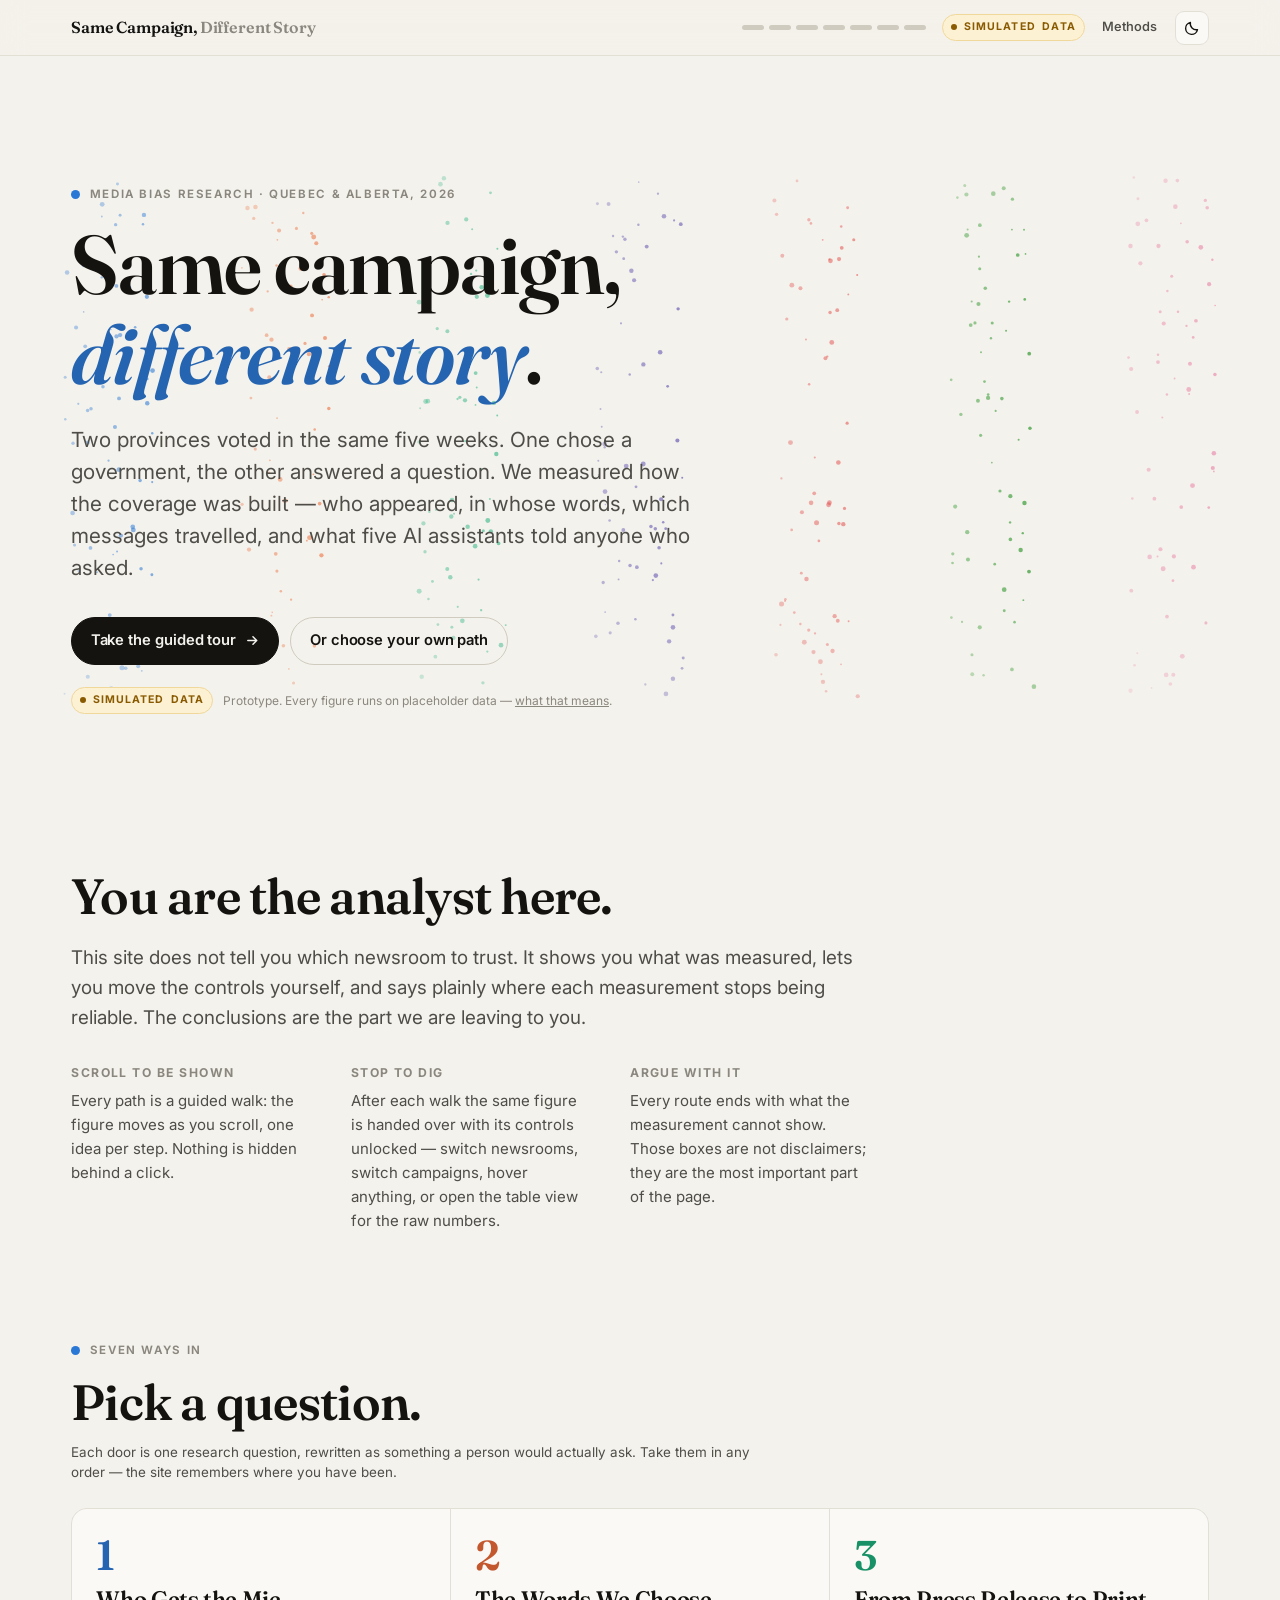
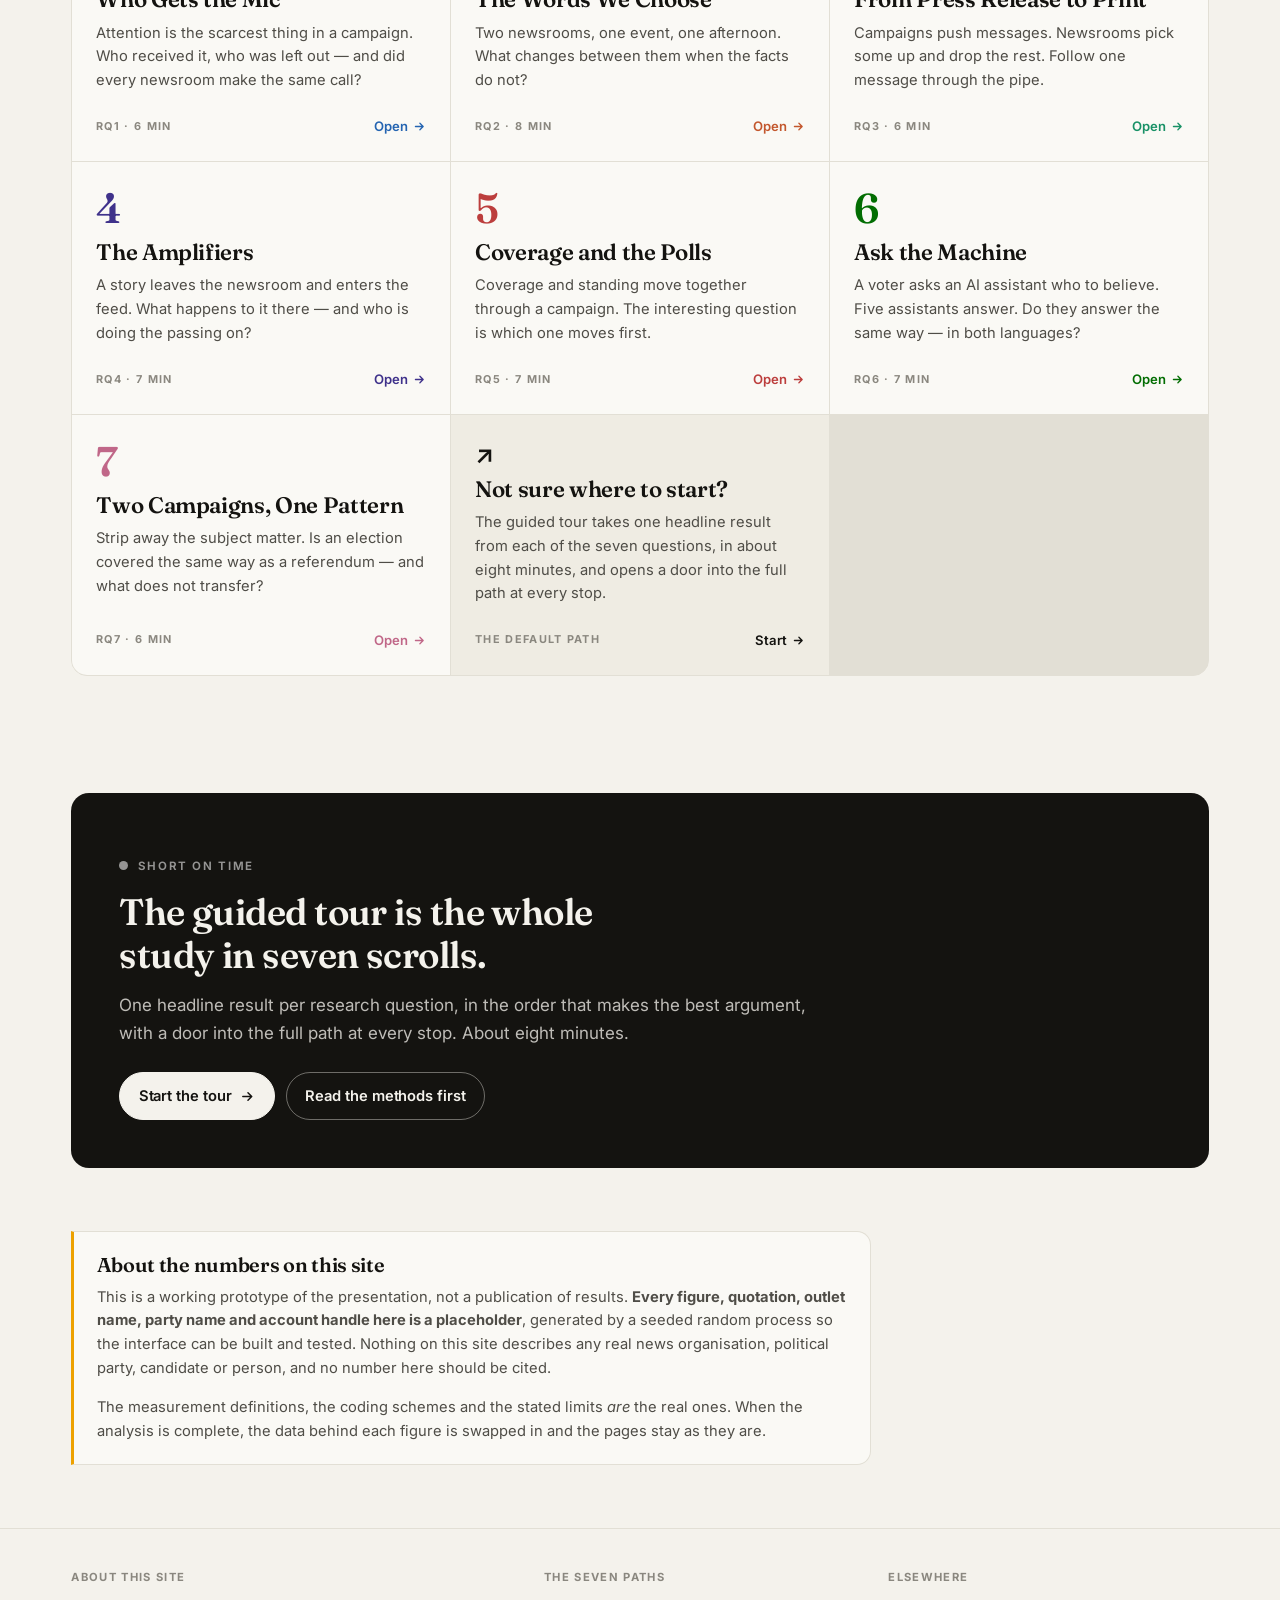
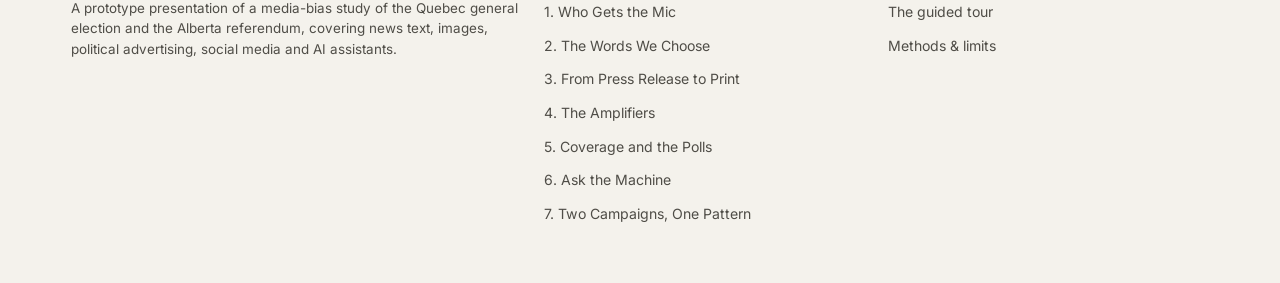
==== commit 79a8d6a6: "fix for github pages" ====
--- a/index.html
+++ b/index.html
@@ -148,12 +148,14 @@
 <script src="js/content/_manifest.js"></script>
 <script src="js/app.js"></script>
 <script>
-SITE.boot({});
-SITE.buildDoors(document.getElementById('doors'));
-SITE.heroField(document.querySelector('.hero-canvas'));
-document.getElementById('footPaths').innerHTML = SITE.manifest.paths.map(function (p) {
-  return '<li><a href="path.html?rq=' + p.n + '">' + p.n + '. ' + p.name + '</a></li>';
-}).join('');
+(function () {
+  if (!SITE.boot({})) return;
+  SITE.buildDoors(document.getElementById('doors'));
+  SITE.heroField(document.querySelector('.hero-canvas'));
+  document.getElementById('footPaths').innerHTML = SITE.manifest.paths.map(function (p) {
+    return '<li><a href="path.html?rq=' + p.n + '">' + p.n + '. ' + p.name + '</a></li>';
+  }).join('');
+}());
 </script>
 </body>
 </html>
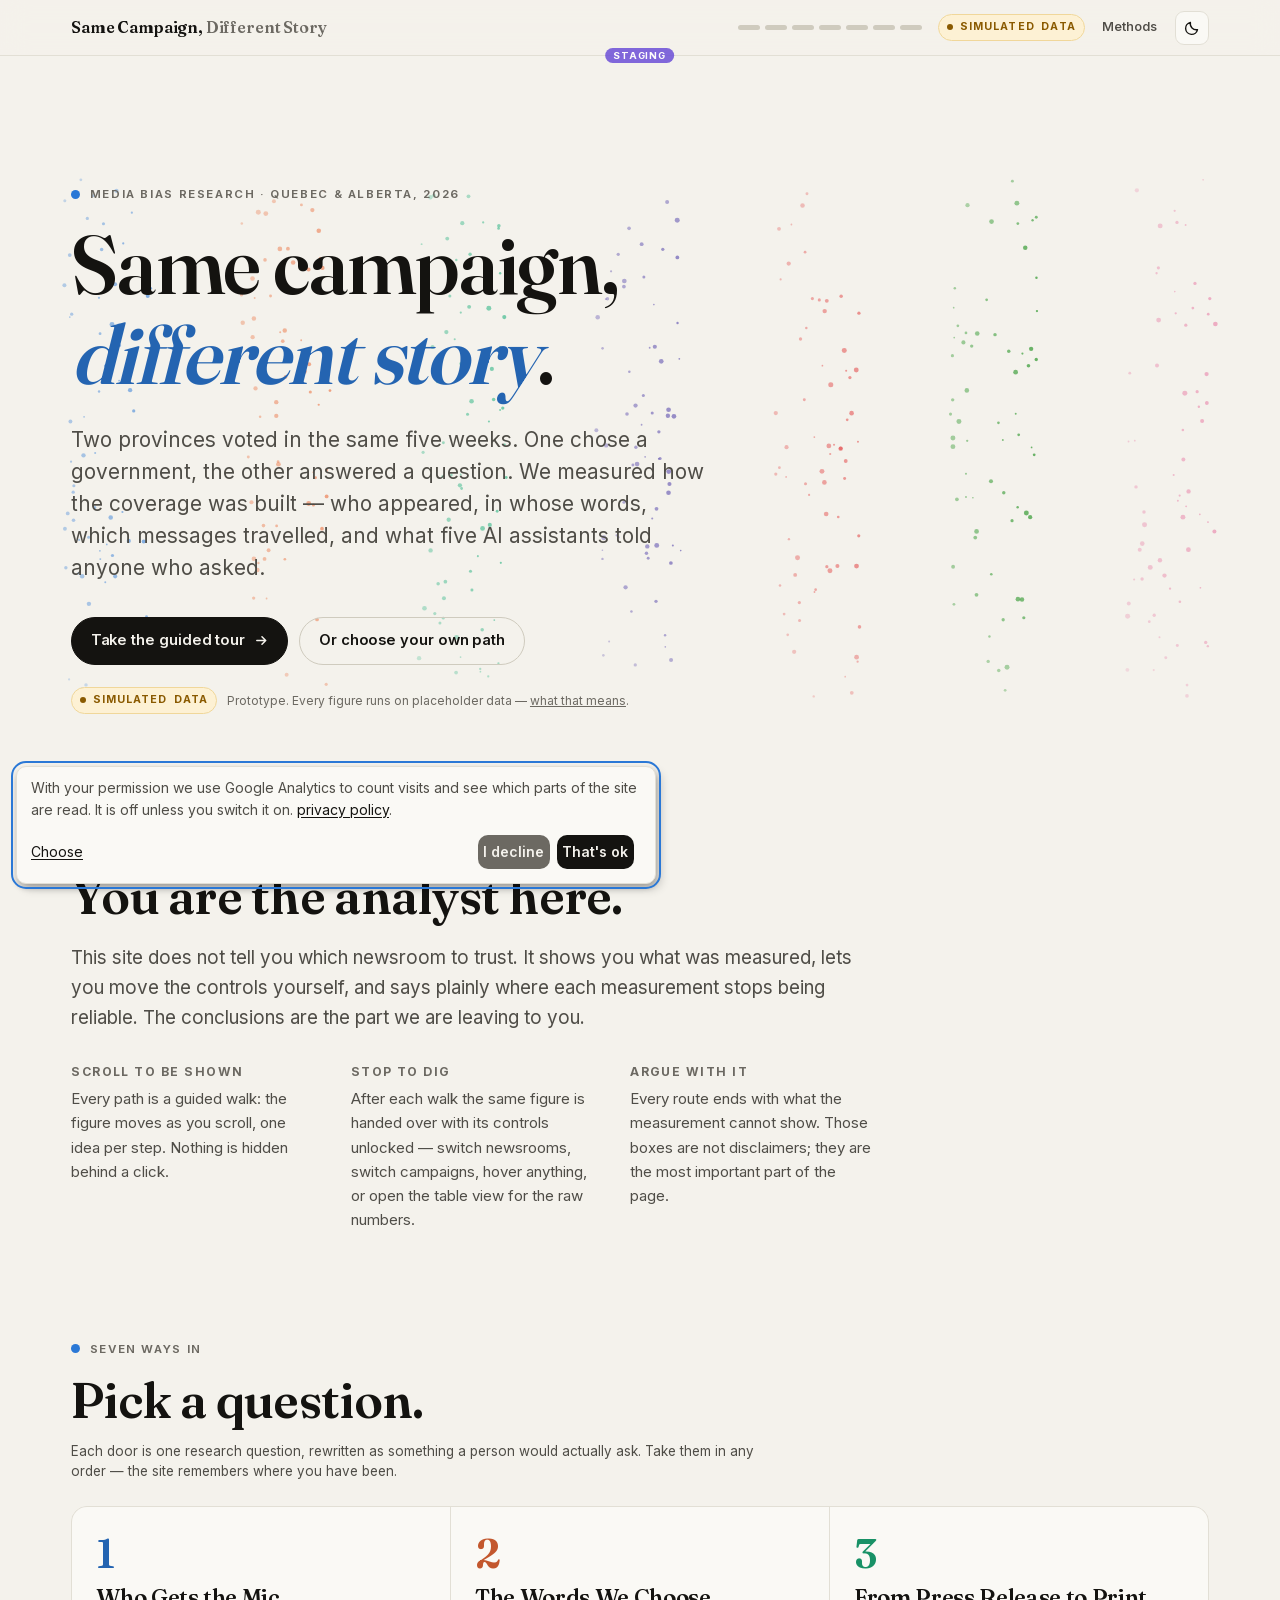
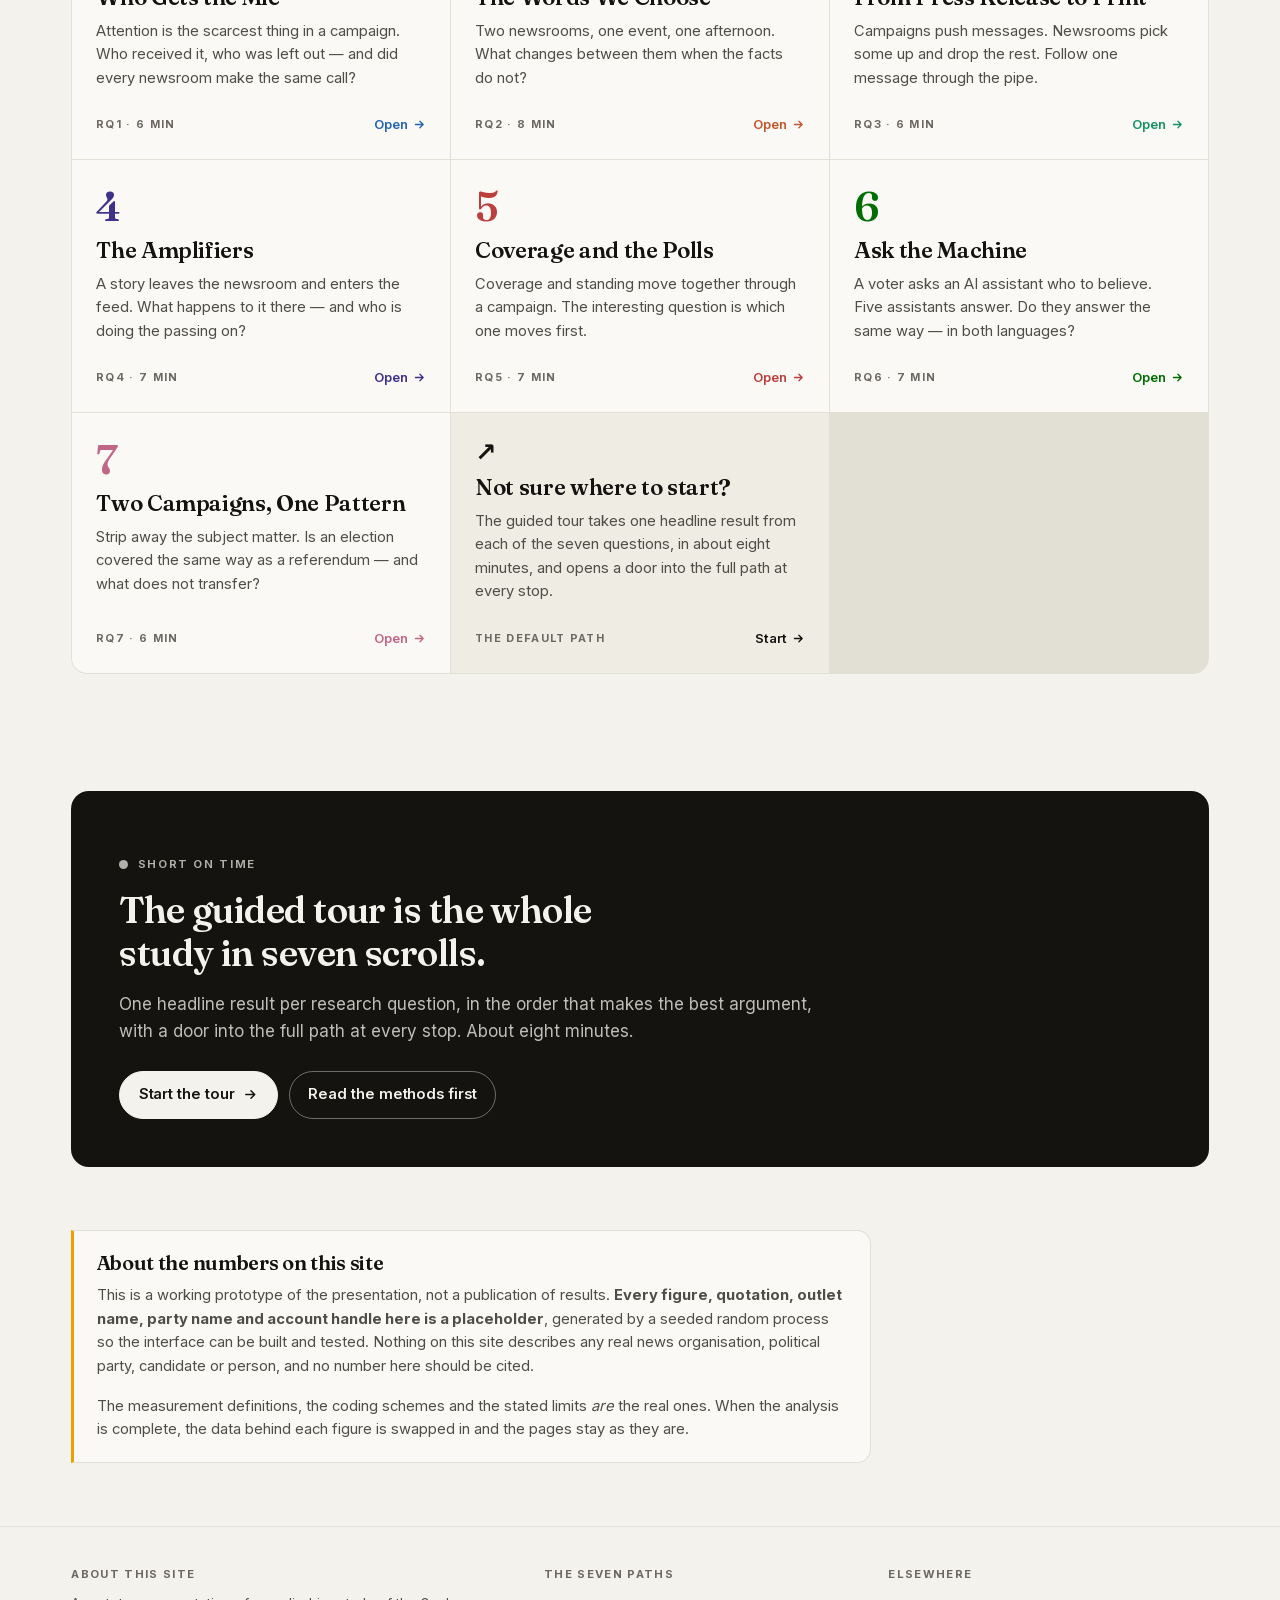
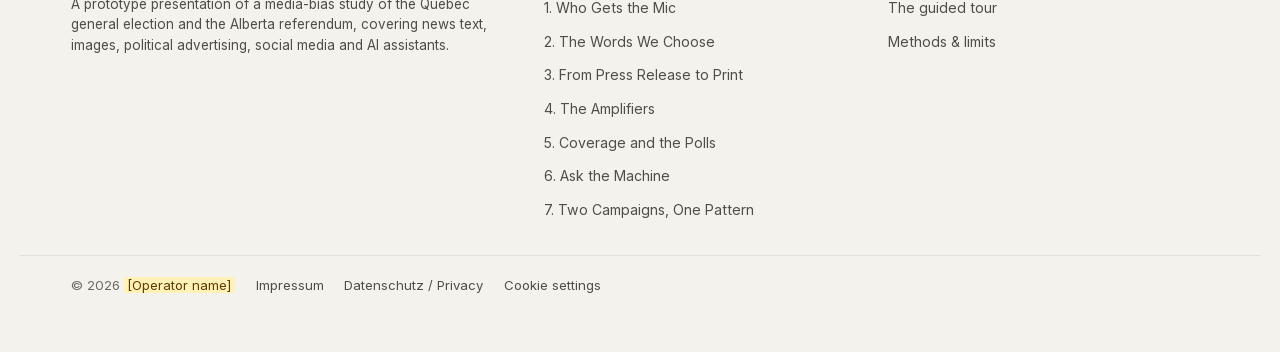
==== commit c39c7f39: "what I wrote before Q_Q" ====
--- a/index.html
+++ b/index.html
@@ -5,9 +5,24 @@
 <meta name="viewport" content="width=device-width, initial-scale=1, viewport-fit=cover">
 <title>Same Campaign, Different Story</title>
 <meta name="description" content="An interactive tour of how Quebec's election and Alberta's referendum were covered — across newsrooms, feeds, advertising and AI assistants. Prototype running on simulated placeholder data.">
-<link rel="preconnect" href="https://fonts.googleapis.com">
-<link rel="preconnect" href="https://fonts.gstatic.com" crossorigin>
-<link rel="stylesheet" href="https://fonts.googleapis.com/css2?family=Fraunces:opsz,wght@9..144,500;9..144,600;9..144,700&family=Inter:wght@400;500;600;700&display=swap">
+<link rel="canonical" href="https://canada.media-bias-research.org/">
+<meta property="og:type" content="website">
+<meta property="og:site_name" content="Same Campaign, Different Story">
+<meta property="og:title" content="Same Campaign, Different Story">
+<meta property="og:description" content="An interactive tour of how Quebec's election and Alberta's referendum were covered — across newsrooms, feeds, advertising and AI assistants. Prototype running on simulated placeholder data.">
+<meta property="og:url" content="https://canada.media-bias-research.org/">
+<meta property="og:image" content="https://canada.media-bias-research.org/img/og-image.png">
+<meta property="og:image:width" content="1200">
+<meta property="og:image:height" content="630">
+<meta name="twitter:card" content="summary_large_image">
+<link rel="icon" href="favicon.ico" sizes="32x32">
+<link rel="icon" href="favicon.svg" type="image/svg+xml">
+<link rel="apple-touch-icon" href="apple-touch-icon.png">
+<link rel="manifest" href="site.webmanifest">
+<meta name="theme-color" content="#f4f2ec" media="(prefers-color-scheme: light)">
+<meta name="theme-color" content="#0f0f0e" media="(prefers-color-scheme: dark)">
+<script src="js/env.js"></script>
+<link rel="stylesheet" href="css/fonts.css">
 <link rel="stylesheet" href="css/base.css">
 <link rel="stylesheet" href="css/viz.css">
 <style>
@@ -17,7 +32,7 @@
   .intro { padding-block: clamp(2rem, 6vh, 4rem); }
   .intro-grid { display: grid; gap: 1.6rem; margin-top: 2rem; }
   @media (min-width: 820px) { .intro-grid { grid-template-columns: repeat(3, 1fr); gap: 2.4rem; } }
-  .intro-grid h4 { font-family: var(--sans); font-size: .76rem; font-weight: 700; letter-spacing: .12em;
+  .intro-grid h3 { font-family: var(--sans); font-size: .76rem; font-weight: 700; letter-spacing: .12em;
                    text-transform: uppercase; color: var(--muted); margin-bottom: .5rem; }
   .intro-grid p { font-size: .94rem; color: var(--ink-2); }
   .doors-wrap { padding-block: clamp(2rem, 6vh, 3.5rem); }
@@ -32,14 +47,17 @@
 </style>
 </head>
 <body>
+<a class="skip-link" href="#main">Skip to content</a>
+<noscript><div class="noscript">The figures on this site are drawn with JavaScript. Please switch it on to see them.</div></noscript>
 
 <header class="rail"></header>
 
-<main>
+<main id="main">
 
+<!-- ══ CONTENT · Hero: kicker, title, dek, buttons ══ -->
 <section class="hero hero-wrap wrap">
   <canvas class="hero-canvas" aria-hidden="true"></canvas>
-  <div class="hero-inner">
+  <div class="hero-inner" data-slot="index.html › hero">
     <p class="kicker"><span class="dot"></span>Media bias research · Quebec &amp; Alberta, 2026</p>
     <h1 class="hero-title">Same campaign,<br><em>different story</em>.</h1>
     <p class="dek">Two provinces voted in the same five weeks. One chose a government, the other answered a question.
@@ -57,7 +75,8 @@
   </div>
 </section>
 
-<section class="intro wrap">
+<!-- ══ CONTENT · Intro: "You are the analyst" + three columns ══ -->
+<section class="intro wrap" data-slot="index.html › intro">
   <div class="col-wide">
     <h2>You are the analyst here.</h2>
     <p class="lede" style="margin-top:1.2rem;color:var(--ink-2)">This site does not tell you which newsroom to trust.
@@ -66,25 +85,26 @@
   </div>
   <div class="intro-grid col-wide">
     <div>
-      <h4>Scroll to be shown</h4>
+      <h3>Scroll to be shown</h3>
       <p>Every path is a guided walk: the figure moves as you scroll, one idea per step. Nothing is hidden behind
         a click.</p>
     </div>
     <div>
-      <h4>Stop to dig</h4>
+      <h3>Stop to dig</h3>
       <p>After each walk the same figure is handed over with its controls unlocked — switch newsrooms, switch
         campaigns, hover anything, or open the table view for the raw numbers.</p>
     </div>
     <div>
-      <h4>Argue with it</h4>
+      <h3>Argue with it</h3>
       <p>Every route ends with what the measurement cannot show. Those boxes are not disclaimers; they are the
         most important part of the page.</p>
     </div>
   </div>
 </section>
 
+<!-- ══ CONTENT · Doors heading (the door cards come from js/content/_manifest.js) ══ -->
 <section class="doors-wrap wrap" id="paths">
-  <div class="doors-head">
+  <div class="doors-head" data-slot="index.html › doors heading · cards: _manifest.js">
     <div class="col-wide">
       <p class="kicker"><span class="dot"></span>Seven ways in</p>
       <h2>Pick a question.</h2>
@@ -95,9 +115,10 @@
   <div class="doors" id="doors"></div>
 </section>
 
+<!-- ══ CONTENT · Guided-tour call to action ══ -->
 <section class="wrap tour-cta">
-  <div class="handoff">
-    <p class="kicker" style="color:rgba(255,255,255,.55)"><span class="dot" style="background:currentColor"></span>Short on time</p>
+  <div class="handoff" data-slot="index.html › tour call to action">
+    <p class="kicker"><span class="dot"></span>Short on time</p>
     <h3>The guided tour is the whole study in seven scrolls.</h3>
     <p>One headline result per research question, in the order that makes the best argument, with a door into the
       full path at every stop. About eight minutes.</p>
@@ -109,8 +130,9 @@
   </div>
 </section>
 
+<!-- ══ CONTENT · "About the numbers" disclosure — rewrite when real data lands ══ -->
 <section class="disclosure wrap">
-  <div class="disclosure-box col-wide">
+  <div class="disclosure-box col-wide" data-slot="index.html › disclosure">
     <h3>About the numbers on this site</h3>
     <p>This is a working prototype of the presentation, not a publication of results. <b>Every figure, quotation,
       outlet name, party name and account handle here is a placeholder</b>, generated by a seeded random process so
@@ -126,36 +148,36 @@
 
 <footer class="foot">
   <div class="wrap foot-grid">
-    <div>
-      <h5>About this site</h5>
+    <div data-slot="index.html › footer · about">
+      <!-- ══ CONTENT · Footer "About this site" (one copy per page) ══ -->
+      <h2>About this site</h2>
       <p class="small">A prototype presentation of a media-bias study of the Quebec general election and the
         Alberta referendum, covering news text, images, political advertising, social media and AI assistants.</p>
     </div>
     <div>
-      <h5>The seven paths</h5>
+      <h2>The seven paths</h2>
       <ul id="footPaths"></ul>
     </div>
     <div>
-      <h5>Elsewhere</h5>
+      <h2>Elsewhere</h2>
       <ul>
         <li><a href="tour.html">The guided tour</a></li>
         <li><a href="methods.html">Methods &amp; limits</a></li>
       </ul>
     </div>
   </div>
+  <div class="wrap foot-legal">
+    <span>© 2026 <span class="todo" title="TODO(legal)">[Operator name]</span></span>
+    <a href="impressum.html">Impressum</a>
+    <a href="datenschutz.html">Datenschutz / Privacy</a>
+    <button type="button" class="linkish" data-consent-open>Cookie settings</button>
+  </div>
 </footer>
 
 <script src="js/content/_manifest.js"></script>
 <script src="js/app.js"></script>
-<script>
-(function () {
-  if (!SITE.boot({})) return;
-  SITE.buildDoors(document.getElementById('doors'));
-  SITE.heroField(document.querySelector('.hero-canvas'));
-  document.getElementById('footPaths').innerHTML = SITE.manifest.paths.map(function (p) {
-    return '<li><a href="path.html?rq=' + p.n + '">' + p.n + '. ' + p.name + '</a></li>';
-  }).join('');
-}());
-</script>
+<script src="js/pages/index.js"></script>
+<script src="js/consent.js"></script>
+<script src="js/lib/klaro.js"></script>
 </body>
 </html>
--- a/css/fonts.css
+++ b/css/fonts.css
@@ -0,0 +1,46 @@
+/* ------------------------------------------------------------------ *
+ * fonts.css — self-hosted Fraunces and Inter (SIL Open Font License,
+ * see fonts/OFL-*.txt). Variable woff2, latin + latin-ext subsets only.
+ * No request leaves this server for fonts, so no third-party transfer
+ * to declare in the privacy policy.
+ * ------------------------------------------------------------------ */
+
+/* Fraunces · latin-ext */
+@font-face {
+  font-family: 'Fraunces';
+  font-style: normal;
+  font-weight: 500 700;
+  font-display: swap;
+  src: url(../fonts/fraunces-latin-ext.woff2) format('woff2');
+  unicode-range: U+0100-02BA, U+02BD-02C5, U+02C7-02CC, U+02CE-02D7, U+02DD-02FF, U+0304, U+0308, U+0329, U+1D00-1DBF, U+1E00-1E9F, U+1EF2-1EFF, U+2020, U+20A0-20AB, U+20AD-20C0, U+2113, U+2C60-2C7F, U+A720-A7FF;
+}
+
+/* Fraunces · latin */
+@font-face {
+  font-family: 'Fraunces';
+  font-style: normal;
+  font-weight: 500 700;
+  font-display: swap;
+  src: url(../fonts/fraunces-latin.woff2) format('woff2');
+  unicode-range: U+0000-00FF, U+0131, U+0152-0153, U+02BB-02BC, U+02C6, U+02DA, U+02DC, U+0304, U+0308, U+0329, U+2000-206F, U+20AC, U+2122, U+2191, U+2193, U+2212, U+2215, U+FEFF, U+FFFD;
+}
+
+/* Inter · latin-ext */
+@font-face {
+  font-family: 'Inter';
+  font-style: normal;
+  font-weight: 400 700;
+  font-display: swap;
+  src: url(../fonts/inter-latin-ext.woff2) format('woff2');
+  unicode-range: U+0100-02BA, U+02BD-02C5, U+02C7-02CC, U+02CE-02D7, U+02DD-02FF, U+0304, U+0308, U+0329, U+1D00-1DBF, U+1E00-1E9F, U+1EF2-1EFF, U+2020, U+20A0-20AB, U+20AD-20C0, U+2113, U+2C60-2C7F, U+A720-A7FF;
+}
+
+/* Inter · latin */
+@font-face {
+  font-family: 'Inter';
+  font-style: normal;
+  font-weight: 400 700;
+  font-display: swap;
+  src: url(../fonts/inter-latin.woff2) format('woff2');
+  unicode-range: U+0000-00FF, U+0131, U+0152-0153, U+02BB-02BC, U+02C6, U+02DA, U+02DC, U+0304, U+0308, U+0329, U+2000-206F, U+20AC, U+2122, U+2191, U+2193, U+2212, U+2215, U+FEFF, U+FFFD;
+}
--- a/css/base.css
+++ b/css/base.css
@@ -13,7 +13,7 @@
   --surface-2:   #efece3;
   --ink:         #141310;
   --ink-2:       #4f4d47;
-  --muted:       #8a877f;
+  --muted:       #6c6962;  /* 4.6:1 on every light surface (was #8a877f, 3.2:1) */
   --rule:        #e2dfd5;
   --rule-strong: #cfcbbe;
   --shadow:      0 1px 2px rgba(20,19,16,.05), 0 12px 32px -18px rgba(20,19,16,.35);
@@ -154,7 +154,7 @@
   letter-spacing: .14em; text-transform: uppercase;
   color: var(--muted);
   margin: 0 0 1rem;
-  display: flex; align-items: center; gap: .6rem; flex-wrap: wrap;
+  display: flex; align-items: center; gap: .6rem;   /* no wrap: a long kicker wraps its text, the dot stays beside it */
 }
 .kicker .dot { width: 9px; height: 9px; border-radius: 50%; background: var(--accent); flex: none; }
 
@@ -210,6 +210,20 @@
 .pip[data-seen="1"] { background: var(--muted); }
 .pip[aria-current="page"] { background: var(--accent); }
 @media (max-width: 720px) { .pips { display: none; } }
+/* Narrow phones: the logo takes two lines so the rail fits the screen
+   (it used to push the page ~130px wider than a 390px phone). */
+@media (max-width: 560px) {
+  .rail-inner { gap: .65rem; }
+  .rail-logo { white-space: normal; line-height: 1.12; font-size: .92rem; min-width: 0; }
+  .rail-logo span { display: block; }
+}
+@media (max-width: 400px) {
+  .rail-inner { gap: .5rem; }
+  .rail-logo { font-size: .8rem; }
+  .rail-link { font-size: .74rem; }
+  .rail .sim-badge { padding-inline: .4rem; letter-spacing: .06em; }
+}
+@media (max-width: 340px) { .rail-link { display: none; } }
 
 .rail-link {
   font-size: .8rem; font-weight: 550; text-decoration: none; color: var(--ink-2);
@@ -321,6 +335,7 @@
 
 /* ---- crossroads -------------------------------------------------- */
 .crossroads { padding-block: 2rem 1rem; }
+.crossroads h2 { font-size: clamp(1.35rem, 2.4vw, 1.9rem); line-height: 1.16; }
 .routes { display: grid; gap: 1rem; margin-top: 1.5rem; }
 @media (min-width: 760px) { .routes { grid-template-columns: repeat(auto-fit, minmax(230px, 1fr)); } }
 .route-card {
@@ -333,7 +348,9 @@
 .route-card .tag {
   font-size: .68rem; font-weight: 700; letter-spacing: .12em; text-transform: uppercase; color: var(--accent-ink);
 }
-.route-card h4 { font-family: var(--display); font-size: 1.22rem; }
+.route-card h3, .route-card h4 { font-family: var(--display); font-size: 1.22rem; line-height: 1.3; }
+/* a card's tag in its own accent, pulled towards the ink so it clears 4.5:1 in both themes */
+.route-card .tag-accent { color: color-mix(in srgb, var(--door-accent) 62%, var(--ink)); }
 .route-card p { font-size: .88rem; color: var(--ink-2); margin: 0; }
 .route-card .fig-kind { margin-top: auto; padding-top: .8rem; font-size: .74rem; color: var(--muted); }
 
@@ -399,14 +416,22 @@
 .stage-title .statline { margin-top: 1.8rem; }
 .stage-hint {
   display: inline-flex; flex-direction: column; align-items: flex-start; gap: .7rem; margin-top: 2.2rem;
-  font-size: .72rem; font-weight: 650; letter-spacing: .12em; text-transform: uppercase; color: var(--muted);
-}
-.stage-hint i {
-  width: 1px; height: 30px; background: currentColor; display: block; margin-left: 1px;
-  animation: hintDrop 1.9s ease-in-out infinite; transform-origin: top;
-}
-@keyframes hintDrop { 0%,100% { transform: scaleY(.35); opacity: .35; } 50% { transform: scaleY(1); opacity: 1; } }
-@media (prefers-reduced-motion: reduce) { .stage-hint i { animation: none; } }
+  font: inherit; font-size: .72rem; font-weight: 650; letter-spacing: .12em; text-transform: uppercase; color: var(--muted);
+  background: none; border: 0; padding: .4rem .6rem .5rem; margin-left: -.6rem; border-radius: 10px; cursor: pointer;
+  transition: color .2s ease, background-color .2s ease;
+}
+.stage-hint:hover { color: var(--accent-ink); background: color-mix(in srgb, var(--accent) 9%, transparent); }
+.stage-hint { flex-direction: row; align-items: center; gap: .75rem; }
+.stage-hint-arrow {
+  width: 42px; height: 42px; border-radius: 50%; flex: none;
+  display: grid; place-items: center;
+  border: 1.5px solid currentColor; color: var(--accent-ink);
+  animation: hintBob 1.9s ease-in-out infinite;
+}
+.stage-hint-arrow svg { width: 18px; height: 18px; }
+.stage-hint:hover .stage-hint-arrow { background: var(--accent); border-color: var(--accent); color: #fff; animation-play-state: paused; }
+@keyframes hintBob { 0%,100% { transform: translateY(0); } 50% { transform: translateY(5px); } }
+@media (prefers-reduced-motion: reduce) { .stage-hint-arrow { animation: none; } }
 
 .stage-figure {
   position: absolute; inset: 0;
@@ -431,8 +456,10 @@
   pointer-events: none;
 }
 .phase { pointer-events: none; }
-.phase-intro { height: 92vh; height: 92svh; }
-.phase-outro { height: 70vh; height: 70svh; }
+/* The intro phase is the title card's hold: stage.js anchors the handover
+   to the first step box, so a taller intro means a longer hold. */
+.phase-intro { position: relative; height: 200vh; height: 200svh; }
+.phase-outro { height: 80vh; height: 80svh; }   /* room for the exit fade after the last step */
 
 .step { min-height: 64vh; display: flex; align-items: center; }
 .step-box {
@@ -459,7 +486,7 @@
 @media (prefers-reduced-motion: reduce) {
   .step-box { opacity: 1; transform: none; transition: none; }
 }
-.step-box h4 { font-family: var(--display); font-size: 1.15rem; margin-bottom: .45rem; }
+.step-box h3 { font-family: var(--display); font-size: 1.15rem; line-height: 1.3; margin: 0 0 .45rem; }
 .step-box p { font-size: .95rem; color: var(--ink-2); margin: 0; }
 .step-box p + p { margin-top: .6rem; }
 .step-n {
@@ -469,6 +496,23 @@
 
 /* the tail: explorer and takeaway, on a cleared page */
 .route-tail { padding-block: clamp(3rem, 12vh, 8rem); }
+
+/* Scenes with nothing between them (the tour): the next scene starts one
+   stage-height early, so its stage pins at the very moment the previous one
+   lets go — the old stage has already faded to nothing, so no blank screen
+   scrolls past in between. */
+.route.no-tail + .route.no-tail {
+  padding-top: 0;
+  margin-top: calc(var(--rail-h) - 100vh);
+  margin-top: calc(var(--rail-h) - 100svh);
+}
+.route.no-tail + .route.no-tail .route-stage { z-index: 2; }
+
+/* the tour's last card: the door into the full path */
+.step-box--deeper { border-left-color: var(--accent); }
+.step-box--deeper .step-n { color: var(--accent-ink); }
+.step-cta { margin-top: 1rem; }
+.dock-body .step-cta { margin-top: .8rem; }
 .reveal { opacity: 0; transition: opacity .55s ease; }
 .reveal.is-in { opacity: 1; }
 .reveal.is-out { opacity: 0; }
@@ -483,8 +527,8 @@
   .stage-figure > .figure { width: 100%; margin: 0; }
   .stage-title-inner { max-width: 100%; }
   .stage-title .route-opening { font-size: 1rem; }
-  .phase-intro { height: 86svh; }
-  .phase-outro { height: 60svh; }
+  .phase-intro { height: 180svh; }
+  .phase-outro { height: 85svh; }
   .step { min-height: 62svh; align-items: flex-end; padding-bottom: 3vh; }
   .route[data-side="left"] .step { justify-content: flex-start; }
   .route[data-side="left"] .step-box {
@@ -499,6 +543,105 @@
   }
 }
 
+/* ---- title-card snap ---------------------------------------------
+   Proximity, not mandatory: a reader who comes to rest near a held title
+   card settles on it, a fast flick still goes straight past. */
+html.has-stage { scroll-snap-type: y proximity; }
+.snap-hold { position: absolute; left: 0; width: 1px; height: 1px; scroll-snap-align: start; }
+
+/* ---- deck mode: figure on top, steps in a dock below ----------------
+   Switched per route by stage.js when the step boxes would cover more
+   than 30% of the figure. The boxes stay in the flow as invisible scroll
+   spacers; the dock shows the active one. */
+.stage-dock { display: none; }
+.route.is-deck .route-stage { --dock-h: clamp(170px, 36%, 340px); touch-action: pan-y; }
+/* touch-action does not reach into scroll containers, so they get their own */
+.route.is-deck .dock-body, .route.is-deck .stage-figure.fig-scroll { touch-action: pan-y; }
+.route.is-deck .stage-figure { bottom: var(--dock-h); padding-top: .3rem; }
+/* A figure too tall to shrink legibly keeps its size and scrolls in place
+   (stage.js fit); the fade at the foot says there is more. At either end
+   the gesture carries on into the page. */
+.stage-figure.fig-scroll {
+  overflow-y: auto; align-items: flex-start; padding-block: .4rem 1.4rem;
+  -webkit-mask-image: linear-gradient(#000 calc(100% - 28px), transparent);
+          mask-image: linear-gradient(#000 calc(100% - 28px), transparent);
+}
+.route.is-deck .step-box { visibility: hidden; }
+.route.is-deck .stage-dock {
+  display: flex; flex-direction: column;
+  position: absolute; left: 0; right: 0; bottom: 0; height: var(--dock-h);
+  padding: .55rem var(--gutter) max(.7rem, env(safe-area-inset-bottom));
+  background: var(--surface);
+  border-top: 1px solid var(--rule);
+  box-shadow: 0 -14px 28px -22px rgba(20,19,16,.45);
+  z-index: 3;
+}
+.dock-bar { display: flex; align-items: center; gap: .6rem; flex: none; }
+.dock-meta { flex: 1; min-width: 0; display: flex; flex-direction: column; align-items: center; gap: .3rem; }
+.dock-n {
+  font-size: .66rem; font-weight: 700; letter-spacing: .12em; text-transform: uppercase; color: var(--muted);
+  white-space: nowrap; overflow: hidden; text-overflow: ellipsis; max-width: 100%;
+}
+.dock-dots { display: flex; gap: 5px; }
+.dock-dots i { width: 6px; height: 6px; border-radius: 50%; background: var(--rule-strong); display: block; transition: background-color .25s ease, transform .25s ease; }
+.dock-dots i[data-on="done"] { background: color-mix(in srgb, var(--accent) 45%, var(--rule-strong)); }
+.dock-dots i[data-on="1"] { background: var(--accent); transform: scale(1.35); }
+.dock-btn {
+  flex: none; width: 44px; height: 44px; border-radius: 50%;
+  display: grid; place-items: center;
+  border: 1px solid var(--rule-strong); background: var(--page); color: var(--ink); cursor: pointer;
+}
+.dock-btn svg { width: 18px; height: 18px; }
+.dock-btn:active { background: var(--surface-2); }
+.dock-body {
+  flex: 1; min-height: 0; overflow-y: auto;
+  margin-top: .45rem; padding: .1rem .1rem .2rem;
+  border-left: 3px solid var(--accent); padding-left: .8rem;
+}
+.dock-body h3 { font-family: var(--display); font-size: 1.08rem; line-height: 1.3; margin: 0 0 .35rem; }
+.dock-body p { font-size: .93rem; color: var(--ink-2); margin: 0; }
+.dock-body p + p { margin-top: .5rem; }
+.dock-body.from-right { animation: dockInR .32s ease both; }
+.dock-body.from-left { animation: dockInL .32s ease both; }
+@keyframes dockInR { from { opacity: 0; transform: translateX(28px); } to { opacity: 1; transform: none; } }
+@keyframes dockInL { from { opacity: 0; transform: translateX(-28px); } to { opacity: 1; transform: none; } }
+@media (prefers-reduced-motion: reduce) { .dock-body.from-right, .dock-body.from-left { animation: none; } }
+
+/* phones on their side: the dock moves to the right of the figure */
+@media (orientation: landscape) and (max-height: 520px) {
+  .route.is-deck .route-stage { --dock-w: min(42%, 380px); }
+  .route.is-deck .stage-figure { bottom: 0; right: var(--dock-w); }
+  .route.is-deck .stage-dock {
+    top: 0; left: auto; width: var(--dock-w); height: auto;
+    border-top: 0; border-left: 1px solid var(--rule);
+    box-shadow: -14px 0 28px -22px rgba(20,19,16,.45);
+    padding: .5rem max(.9rem, env(safe-area-inset-right)) .6rem .9rem;
+  }
+}
+
+/* ---- content-slot overlay (?slots, local and staging only) ---------- */
+html.show-slots [data-slot] { outline: 2px dashed #d4379b; outline-offset: 3px; }
+html.show-slots [data-slot]:not(.stage-figure) { position: relative; }
+html.show-slots [data-slot]::before {
+  content: attr(data-slot);
+  position: absolute; z-index: 60; top: -3px; left: -3px; transform: translateY(-100%);
+  max-width: 34rem; padding: .15rem .45rem; border-radius: 5px 5px 5px 0;
+  background: #d4379b; color: #fff;
+  font: 600 11px/1.35 ui-monospace, SFMono-Regular, Menlo, monospace; letter-spacing: 0; text-transform: none;
+  white-space: normal; pointer-events: none;
+}
+html.show-slots .stage-figure[data-slot]::before { top: .4rem; left: var(--gutter); transform: none; }
+html.show-slots .route.is-deck .step-box[data-slot] { visibility: visible; opacity: .35; }
+
+/* ---- which copy of the site is this (local / staging only) ---------- */
+.env-badge {
+  position: fixed; z-index: 90; left: 50%; top: calc(var(--rail-h) - 8px); transform: translateX(-50%);
+  padding: .05rem .5rem; border-radius: 999px;
+  background: #d4379b; color: #fff; font: 700 9.5px/1.4 var(--sans); letter-spacing: .1em; text-transform: uppercase;
+  opacity: .85; pointer-events: auto; cursor: help;
+}
+html[data-env="staging"] .env-badge { background: #6b4fd8; }
+
 /* ---- the left-hand contents rail --------------------------------- */
 .toc {
   position: fixed; z-index: 45;
@@ -539,7 +682,7 @@
 }
 .explorer-head { padding: 1.2rem 1.3rem .2rem; }
 .explorer-head .tag { font-size: .68rem; font-weight: 700; letter-spacing: .13em; text-transform: uppercase; color: var(--accent-ink); }
-.explorer-head h4 { font-family: var(--display); font-size: 1.3rem; margin: .3rem 0 .4rem; }
+.explorer-head h3 { font-family: var(--display); font-size: 1.3rem; line-height: 1.3; margin: .3rem 0 .4rem; }
 .explorer-head p { font-size: .9rem; color: var(--ink-2); max-width: 46rem; margin: 0; }
 .explorer-body { padding: 0 1.3rem 1.3rem; }
 
@@ -602,6 +745,9 @@
 .handoff { background: var(--ink); color: var(--page); border-radius: 18px; padding: clamp(1.8rem, 5vw, 3rem); }
 .handoff h3 { font-size: clamp(1.6rem, 3.4vw, 2.3rem); max-width: 22ch; }
 .handoff p { color: color-mix(in srgb, var(--page) 76%, transparent); max-width: 44rem; margin-top: 1rem; }
+/* the box inverts with the theme, so its kicker follows --page rather than a fixed white */
+.handoff .kicker { color: color-mix(in srgb, var(--page) 70%, transparent); }
+.handoff .kicker .dot { background: currentColor; }
 .handoff .btn { background: var(--page); color: var(--ink); border-color: var(--page); }
 .handoff .btn-ghost { background: transparent; color: var(--page); border-color: color-mix(in srgb, var(--page) 40%, transparent); }
 
@@ -609,10 +755,58 @@
 .foot { border-top: 1px solid var(--rule); padding-block: 2.5rem calc(3.5rem + env(safe-area-inset-bottom, 0px)); }
 .foot-grid { display: grid; gap: 1.5rem; }
 @media (min-width: 760px) { .foot-grid { grid-template-columns: 1.4fr 1fr 1fr; } }
-.foot h5 { font-size: .7rem; font-weight: 700; letter-spacing: .12em; text-transform: uppercase; color: var(--muted); margin: 0 0 .7rem; }
+.foot h2, .foot h5 { font-family: var(--sans); line-height: 1.4;  font-size: .7rem; font-weight: 700; letter-spacing: .12em; text-transform: uppercase; color: var(--muted); margin: 0 0 .7rem; }
 .foot ul { list-style: none; margin: 0; padding: 0; display: grid; gap: .4rem; }
 .foot a { font-size: .88rem; color: var(--ink-2); text-decoration: none; }
 .foot a:hover { color: var(--ink); text-decoration: underline; text-underline-offset: 3px; }
+.foot-legal {
+  display: flex; flex-wrap: wrap; align-items: center; gap: .4rem 1.3rem;
+  margin-top: 2rem; padding-top: 1.2rem; border-top: 1px solid var(--rule);
+  font-size: .82rem; color: var(--muted);
+}
+.foot-legal a, .foot-legal .linkish { font-size: .82rem; }
+.linkish {
+  font: inherit; color: var(--ink-2); background: none; border: 0; padding: 0; cursor: pointer;
+}
+.linkish:hover { color: var(--ink); text-decoration: underline; text-underline-offset: 3px; }
+
+/* A placeholder that must be replaced before launch: grep for TODO. */
+.todo { background: #fff1b8; color: #5c3d00; border-radius: 3px; padding: 0 .25em; }
+
+/* ---- accessibility helpers ---------------------------------------- */
+.skip-link {
+  position: fixed; z-index: 100; left: 12px; top: -60px;
+  padding: .55rem .9rem; border-radius: 10px;
+  background: var(--ink); color: var(--page); font-weight: 600; text-decoration: none;
+  transition: top .15s ease;
+}
+.skip-link:focus { top: 10px; }
+.noscript {
+  position: relative; z-index: 99; padding: .9rem 1.2rem;
+  background: #fdf1d4; color: #5c3d00; border-bottom: 1px solid #f0d79a; font-size: .92rem;
+}
+
+/* ---- consent banner (Klaro) in the site's own type and colours ----- */
+/* Klaro's names are inverted in its light theme: --dark* are the
+   surfaces, --light* the text. Mapped onto the site tokens so the banner
+   follows the light/dark theme too. */
+.klaro {
+  --font-family: var(--sans);
+  --title-font-family: var(--display);
+  --border-radius: 10px;
+  --dark1: var(--surface); --dark2: var(--muted); --dark3: var(--surface-2);
+  --light1: var(--ink); --light2: var(--ink-2); --light3: var(--ink);
+  --white1: var(--surface); --white2: var(--surface-2); --white3: var(--surface);
+  --green1: var(--ink); --green2: var(--ink-2); --green3: var(--ink);
+  --blue1: var(--ink-2); --blue2: var(--ink);
+  --button-text-color: var(--page);
+  --notice-max-width: min(40rem, calc(100vw - 32px));
+}
+.klaro .cookie-notice:not(.cookie-modal-notice) { left: 16px !important; right: 16px !important; bottom: 16px !important; width: auto !important; max-width: min(40rem, calc(100vw - 32px)) !important; }
+.klaro .cookie-notice:not(.cookie-modal-notice) { border: 1px solid var(--rule); box-shadow: var(--shadow-lift); }
+.klaro .cookie-notice .cn-body p, .klaro .cookie-modal p { color: var(--ink-2); }
+.klaro .cm-btn { font-weight: 600; }
+.klaro .cookie-notice a, .klaro .cookie-modal a { text-decoration: underline !important; text-underline-offset: 2px; }
 
 /* ---- reading progress ------------------------------------------- */
 .progress { position: fixed; top: 0; left: 0; height: 2px; background: var(--accent); z-index: 70; width: 0; transition: width .1s linear; }
--- a/css/viz.css
+++ b/css/viz.css
@@ -10,6 +10,7 @@
 }
 
 .figure {
+  margin: 0;              /* <figure> brings a 40px side margin by default */
   background: var(--surface);
   border: 1px solid var(--rule);
   border-radius: 14px;
